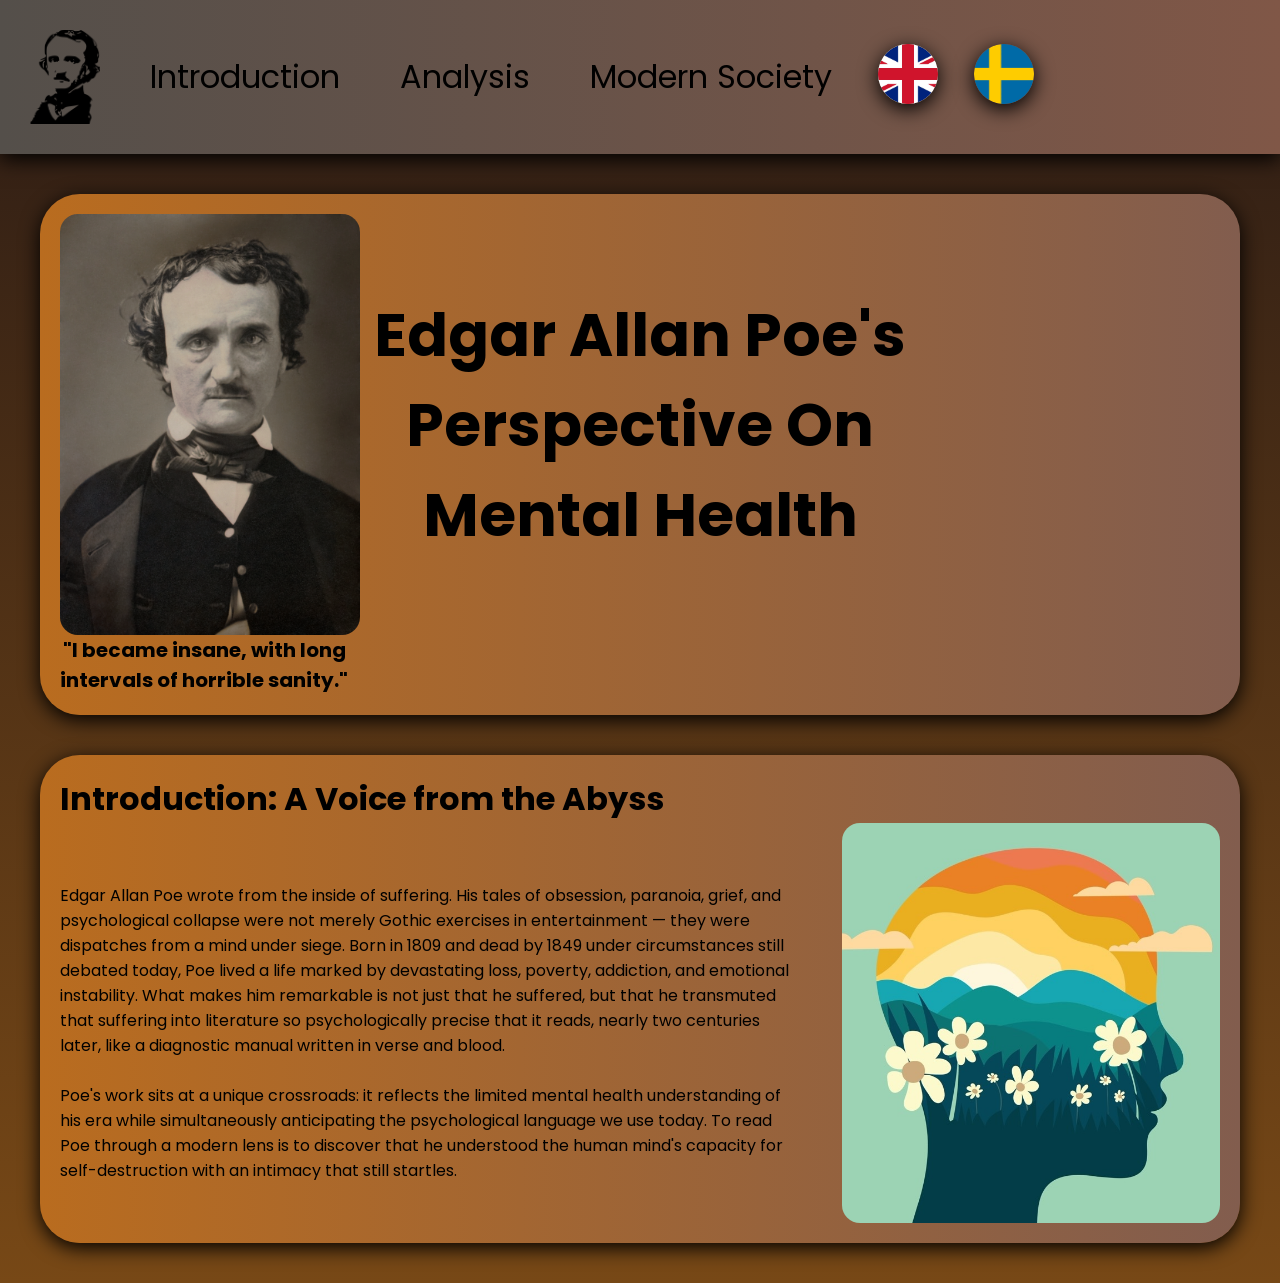
==== index.html @ 7900ced3 "Added Text To Intro Section And Made Intro Image Sit Inline With Text" ====
<!doctype html>
<html lang="en">
  <head>
    <meta charset="UTF-8" />
    <title>Edgar Allan Poe's Perspective on Mental Health</title>
    <meta name="viewport" content="width=device-width, initial-scale=1.0" />
    <link rel="stylesheet" href="style.css" />
  </head>
  <body>
    <div id="menubar">
      <nav>
        <img id="logo" src="images/logo.png" alt="Edgar Allan Poe Logo" />
        <ul>
          <li data-i18n="nav.introduction">Introduction</li>
          <li data-i18n="nav.analysis">Analysis</li>
          <li data-i18n="nav.modern-society">Modern Society</li>
        </ul>
        <div class="language-switcher">
          <button class="language-button" onclick="changeLanguage('en')">
            <img class="flag" src="images/EnglishFlag.jpg" alt="English Flag" />
          </button>
          <button class="language-button" onclick="changeLanguage('se')">
            <img class="flag" src="images/SwedishFlag.png" alt="Swedish Flag" />
          </button>
        </div>
      </nav>
    </div>
    <div class="section" id="hero_section">
      <img id="hero_image" src="images/HeroProfile.jpg" alt="Edgar Allan Poe" />
      <h1 id="hero_title">
        Edgar Allan Poe's <br />
        Perspective On <br />
        Mental Health
      </h1>
      <h1 id="hero_qoute">
        "I became insane, with long <br />
        intervals of horrible sanity."
      </h1>
    </div>
    <div class="section" id="content_section">
      <h1>Introduction: A Voice from the Abyss</h1>
      <div id="introduction_content">
        <p id="introduction_text">
          Edgar Allan Poe wrote from the inside of suffering. His tales of
          obsession, paranoia, grief, and psychological collapse were not merely
          Gothic exercises in entertainment — they were dispatches from a mind
          under siege. Born in 1809 and dead by 1849 under circumstances still
          debated today, Poe lived a life marked by devastating loss, poverty,
          addiction, and emotional instability. What makes him remarkable is not
          just that he suffered, but that he transmuted that suffering into
          literature so psychologically precise that it reads, nearly two
          centuries later, like a diagnostic manual written in verse and blood.
          <br />
          <br />

          Poe's work sits at a unique crossroads: it reflects the limited mental
          health understanding of his era while simultaneously anticipating the
          psychological language we use today. To read Poe through a modern lens
          is to discover that he understood the human mind's capacity for
          self-destruction with an intimacy that still startles.
        </p>
        <img
          id="introduction_image"
          src="images/IntroductionImage.png"
          alt="Introduction Image"
        />
      </div>
    </div>
    <script src="script.js"></script>
  </body>
</html>
---- style.css ----
@import url("https://fonts.googleapis.com/css2?family=Poppins:wght@200;300;400;500&display=swap");
* {
  margin: 0;
  padding: 0;
  box-sizing: border-box;
  font-family: "Poppins", sans-serif;
}
body {
  background: linear-gradient(to bottom, #2c1c15, #774816);
}

.container {
  width: 100%;
  height: 100vh;
  background: #2192ff;
  display: flex;
  align-items: center;
  justify-content: center;
}
nav {
  background: linear-gradient(to right, #544f4a, #805747);
  border-radius: 0px;
  padding: 30px;
  box-shadow: 0 5px 20px rgb(0, 0, 0);
  display: flex;
  align-items: center;
  transition: background 0.9s ease;
}

nav:hover {
  background: linear-gradient(to right, #6d655d, #aa6d55);
}

nav ul li:hover {
  scale: 1.05;
  transition: scale 0.3s ease;
}
nav ul {
  display: flex;
  align-items: center;
  margin: 0;
  padding: 0;
}
nav ul li {
  list-style: none;
  font-size: 2rem;
  padding: 0 10px;
  margin: 0 20px;
  cursor: pointer;
  position: relative;
}
nav ul li:after {
  content: "";
  width: 0;
  height: 3px;
  background: #300b09;
  position: absolute;
  left: 0;
  bottom: -10px;
  transition: 0.5s;
}
nav ul li:hover::after {
  width: 100%;
}

.language-switcher {
  display: inline-block;
  gap: 0.5rem;
}

.language-switcher button {
  padding: 0.5rem 1rem;
  border: none;
  background: transparent;
  cursor: pointer;
  border-radius: 4px;
}

.language-switcher button:hover {
  background: transparent;
}

#hero_title {
  padding-left: 10px;
  display: inline-block;
  font-size: 60px;
  color: #000000;
  text-align: center;
  vertical-align: middle;
  margin-right: 20px;
  overflow-wrap: break-word;
  word-wrap: break-word;
}

#hero_image {
  display: inline-block;
  vertical-align: middle;
  margin: 0 auto;
  width: 300px;
  height: auto;
  border-radius: 18px;
}

#introduction_image {
  display: block;
  margin: 0 auto;
  width: 300px;
  margin-right: 0;
  height: auto;
  border-radius: 18px;
}

#hero_qoute {
  display: flex;
  font-size: 20px;
  color: #000000;
  text-align: center;
  vertical-align: middle;
}

.section {
  margin: 40px;
  border-radius: 40px;
  min-width: 1000px;
  background: linear-gradient(to right, #b96c1f, #825d4e);
  padding: 20px;
  box-shadow: #000000 0px 5px 20px;
}

#logo {
  width: 70px;
  height: auto;
  margin-right: 20px;
}

.flag {
  width: 60px;
  height: auto;
  border-radius: 30px;
  box-shadow: #000000 0px 5px 20px;
}

.flag:hover {
  transform: scale(1.1);
  transition: transform 0.3s ease;
}

#introduction_text {
  margin-top: 20px;
  display: flex;
  flex-direction: row;
  align-items: center;
  justify-content: space-between;
  gap: 20px;
  flex-wrap: nowrap;
}

#introduction_text p {
  flex: 1;
  margin: 0;
}

#introduction_image {
  width: auto;
  height: 400px;
  border-radius: 18px;
  margin-left: 20px;
  flex-shrink: 0;
}

#introduction_content {
  display: flex;
  flex-direction: row;
  align-items: center;
  justify-content: space-between;
  gap: 20px;
  flex-wrap: nowrap;
}
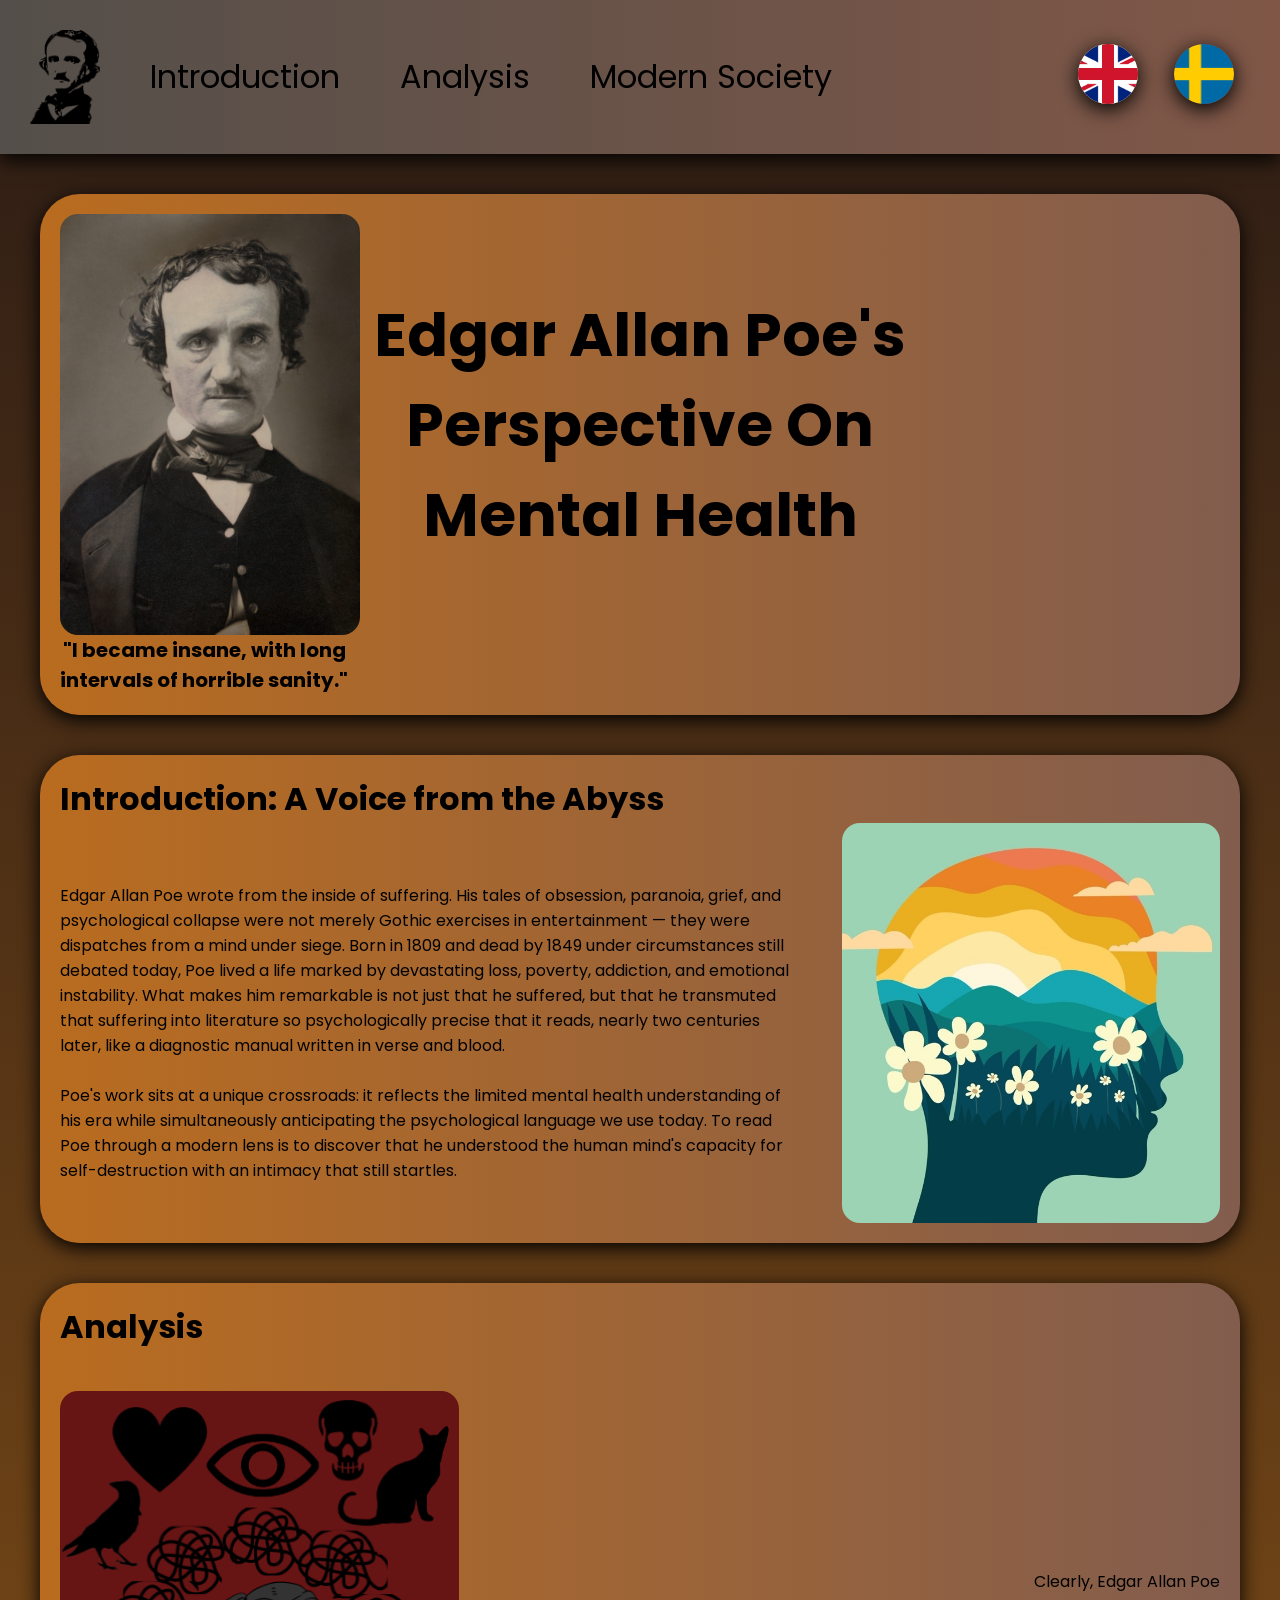
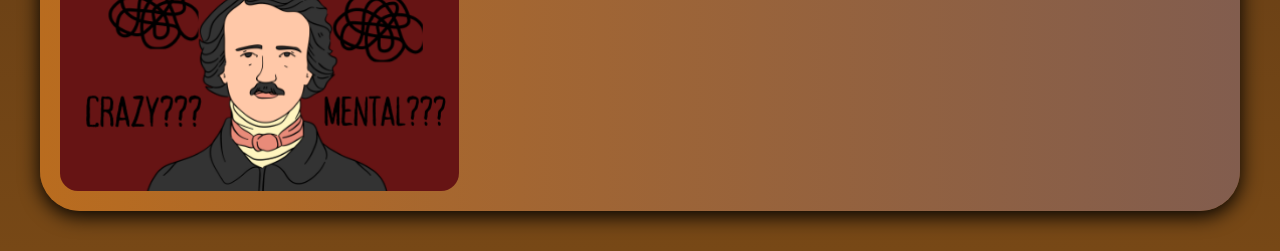
==== commit a2a045dc: "Added Analysis Section" ====
--- a/index.html
+++ b/index.html
@@ -37,9 +37,9 @@
         intervals of horrible sanity."
       </h1>
     </div>
-    <div class="section" id="content_section">
+    <div class="section">
       <h1>Introduction: A Voice from the Abyss</h1>
-      <div id="introduction_content">
+      <div class="inline_wrapper">
         <p id="introduction_text">
           Edgar Allan Poe wrote from the inside of suffering. His tales of
           obsession, paranoia, grief, and psychological collapse were not merely
@@ -66,6 +66,17 @@
         />
       </div>
     </div>
+    <div class="section">
+      <h1>Analysis</h1>
+      <div class="inline_wrapper">
+        <img
+          id="analysis_image_1"
+          src="images/Screenedgars_mental_health.png"
+          alt="Edgar Allan Poe Questioning His Mental Health"
+        />
+        <p>Clearly, Edgar Allan Poe</p>
+      </div>
+    </div>
     <script src="script.js"></script>
   </body>
 </html>
--- a/style.css
+++ b/style.css
@@ -66,6 +66,7 @@
 .language-switcher {
   display: inline-block;
   gap: 0.5rem;
+  margin-left: auto;
 }
 
 .language-switcher button {
@@ -145,16 +146,6 @@
   transition: transform 0.3s ease;
 }
 
-#introduction_text {
-  margin-top: 20px;
-  display: flex;
-  flex-direction: row;
-  align-items: center;
-  justify-content: space-between;
-  gap: 20px;
-  flex-wrap: nowrap;
-}
-
 #introduction_text p {
   flex: 1;
   margin: 0;
@@ -168,7 +159,7 @@
   flex-shrink: 0;
 }
 
-#introduction_content {
+.inline_wrapper {
   display: flex;
   flex-direction: row;
   align-items: center;
@@ -176,3 +167,22 @@
   gap: 20px;
   flex-wrap: nowrap;
 }
+
+p {
+  margin-top: 20px;
+  display: flex;
+  flex-direction: row;
+  align-items: center;
+  justify-content: space-between;
+  gap: 20px;
+  flex-wrap: nowrap;
+}
+
+#analysis_image_1 {
+  margin-top: 40px;
+  width: auto;
+  height: 400px;
+  border-radius: 18px;
+  margin-right: 20px;
+  flex-shrink: 0;
+}
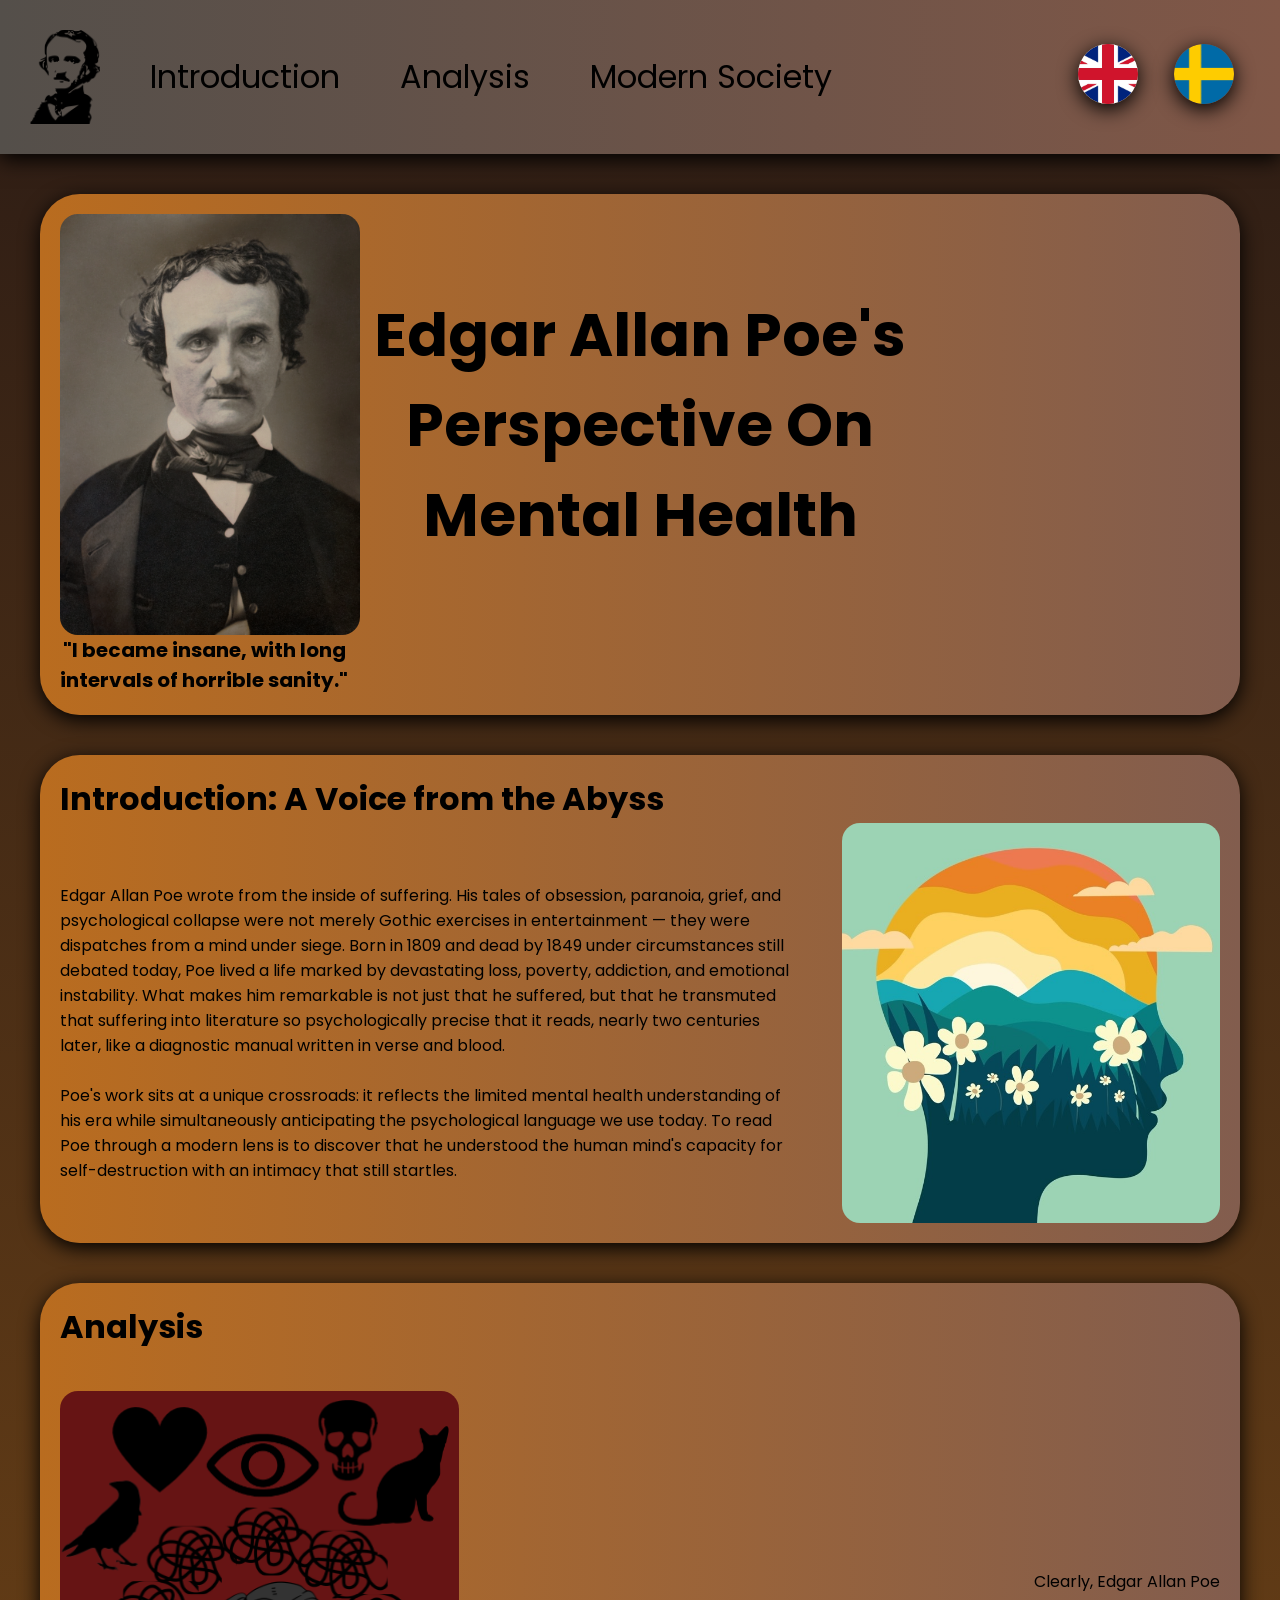
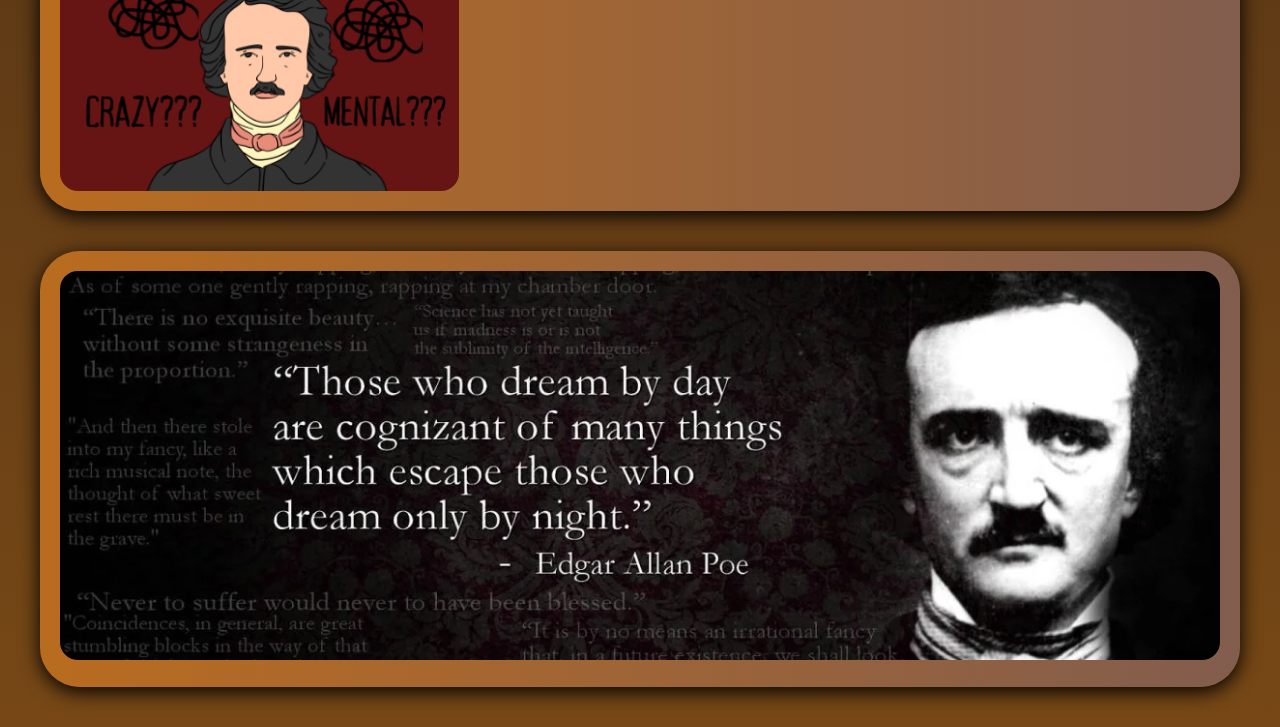
==== commit 03bba99e: "Added Edgar Qoute 1" ====
--- a/index.html
+++ b/index.html
@@ -71,12 +71,19 @@
       <div class="inline_wrapper">
         <img
           id="analysis_image_1"
-          src="images/Screenedgars_mental_health.png"
+          src="images/EdgarsMentalHealth.png"
           alt="Edgar Allan Poe Questioning His Mental Health"
         />
         <p>Clearly, Edgar Allan Poe</p>
       </div>
     </div>
+    <div class="section">
+      <img
+        class="qoute_immage"
+        src="images/EdgarQouteImage1.png"
+        alt="Those who deam by daylight ar cognizant of many things wich escape those who dream only by nigh. - Edgar Allan Poe"
+      />
+    </div>
     <script src="script.js"></script>
   </body>
 </html>
--- a/style.css
+++ b/style.css
@@ -186,3 +186,10 @@
   margin-right: 20px;
   flex-shrink: 0;
 }
+
+.qoute_immage {
+  width: 100%;
+  height: auto;
+  border-radius: 18px;
+  flex-shrink: 0;
+}
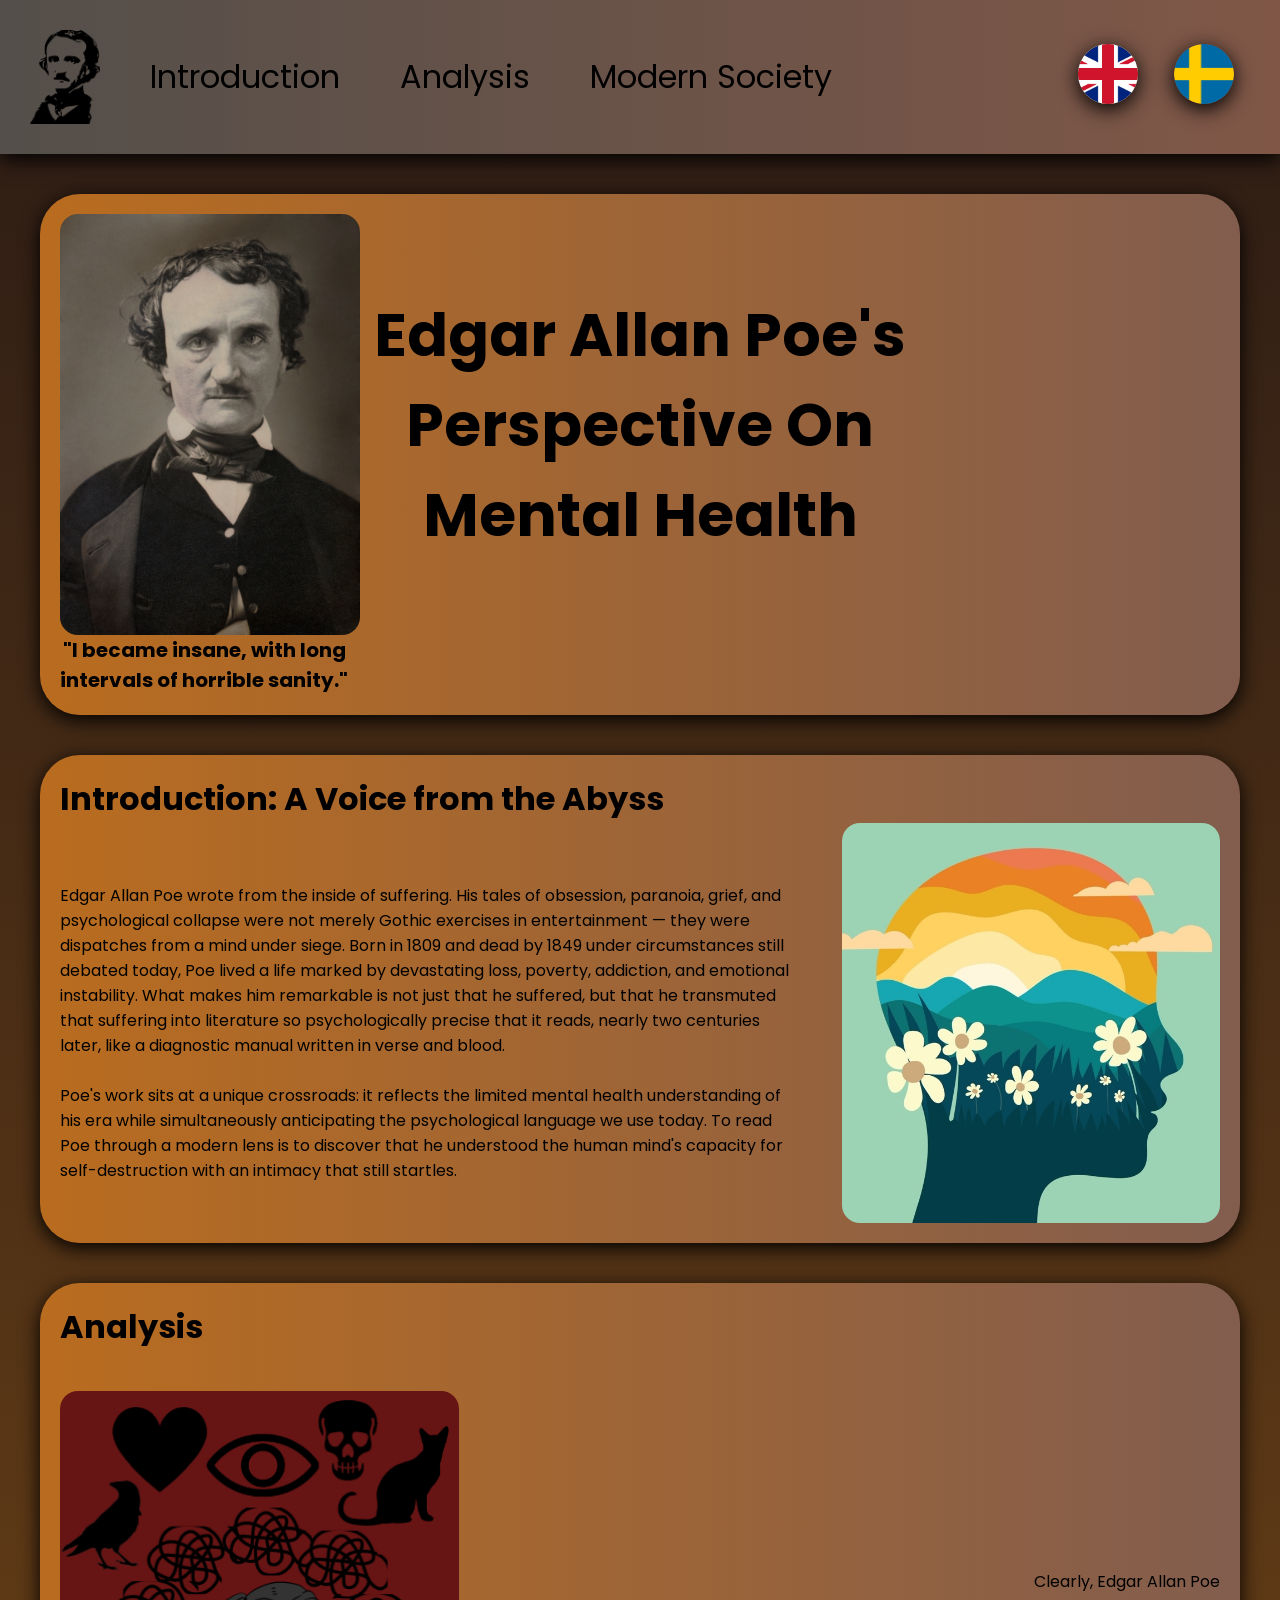
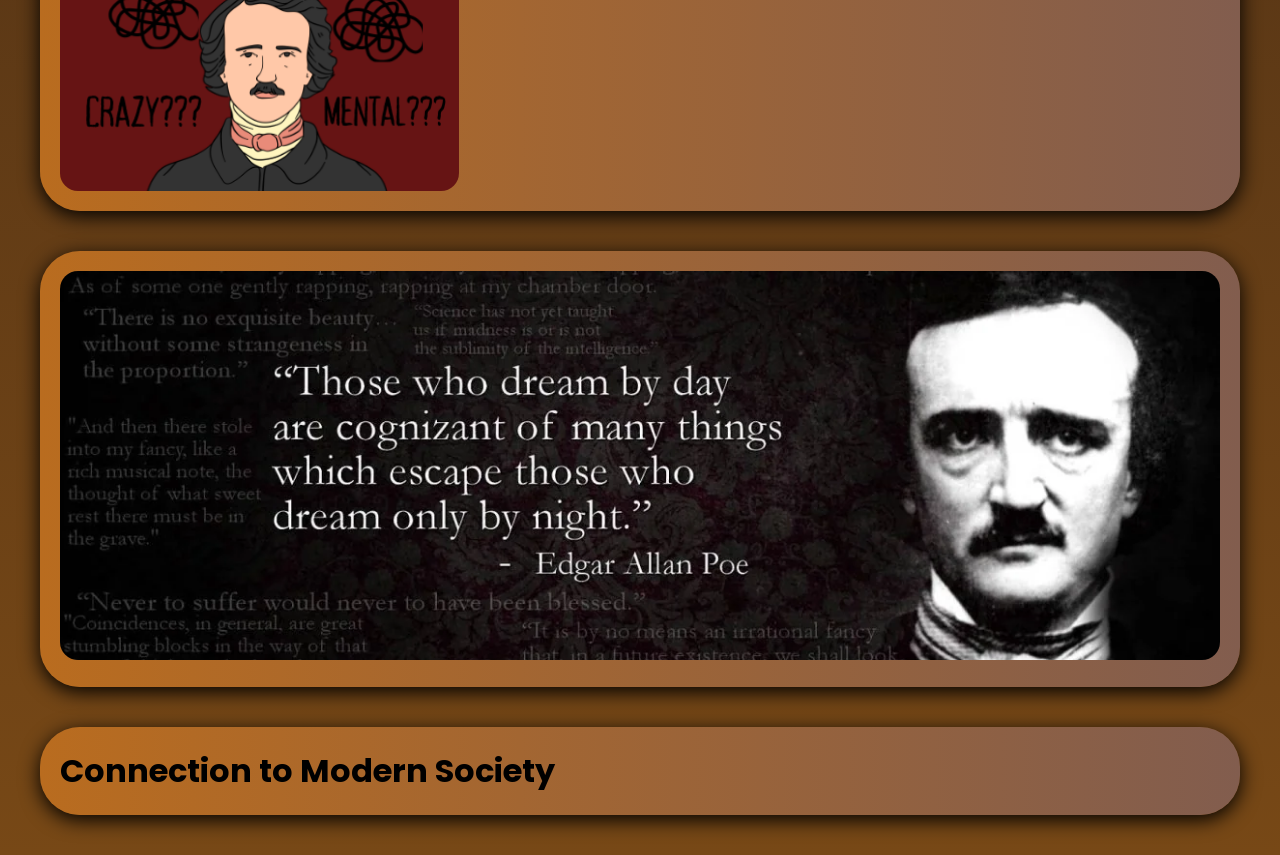
==== commit 3968c43a: "Favicon & Modern Society Section" ====
--- a/index.html
+++ b/index.html
@@ -5,15 +5,24 @@
     <title>Edgar Allan Poe's Perspective on Mental Health</title>
     <meta name="viewport" content="width=device-width, initial-scale=1.0" />
     <link rel="stylesheet" href="style.css" />
+    <link rel="icon" href="images/logo.png" />
   </head>
   <body>
     <div id="menubar">
       <nav>
         <img id="logo" src="images/logo.png" alt="Edgar Allan Poe Logo" />
         <ul>
-          <li data-i18n="nav.introduction">Introduction</li>
-          <li data-i18n="nav.analysis">Analysis</li>
-          <li data-i18n="nav.modern-society">Modern Society</li>
+          <li>
+            <a href="#intro_title" data-i18n="nav.introduction">Introduction</a>
+          </li>
+          <li>
+            <a href="#analysis_title" data-i18n="nav.analysis">Analysis</a>
+          </li>
+          <li>
+            <a href="#modern_title" data-i18n="nav.modern-society"
+              >Modern Society</a
+            >
+          </li>
         </ul>
         <div class="language-switcher">
           <button class="language-button" onclick="changeLanguage('en')">
@@ -38,7 +47,7 @@
       </h1>
     </div>
     <div class="section">
-      <h1>Introduction: A Voice from the Abyss</h1>
+      <h1 id="intro_title">Introduction: A Voice from the Abyss</h1>
       <div class="inline_wrapper">
         <p id="introduction_text">
           Edgar Allan Poe wrote from the inside of suffering. His tales of
@@ -67,7 +76,7 @@
       </div>
     </div>
     <div class="section">
-      <h1>Analysis</h1>
+      <h1 id="analysis_title">Analysis</h1>
       <div class="inline_wrapper">
         <img
           id="analysis_image_1"
@@ -84,6 +93,12 @@
         alt="Those who deam by daylight ar cognizant of many things wich escape those who dream only by nigh. - Edgar Allan Poe"
       />
     </div>
+    <div class="section">
+      <h1 id="modern_title">Connection to Modern Society</h1>
+      <div class="inline_wrapper">
+        <img />
+      </div>
+    </div>
     <script src="script.js"></script>
   </body>
 </html>
--- a/style.css
+++ b/style.css
@@ -193,3 +193,12 @@
   border-radius: 18px;
   flex-shrink: 0;
 }
+
+html {
+  scroll-behavior: smooth;
+}
+
+nav ul li a {
+  text-decoration: none;
+  color: inherit;
+}
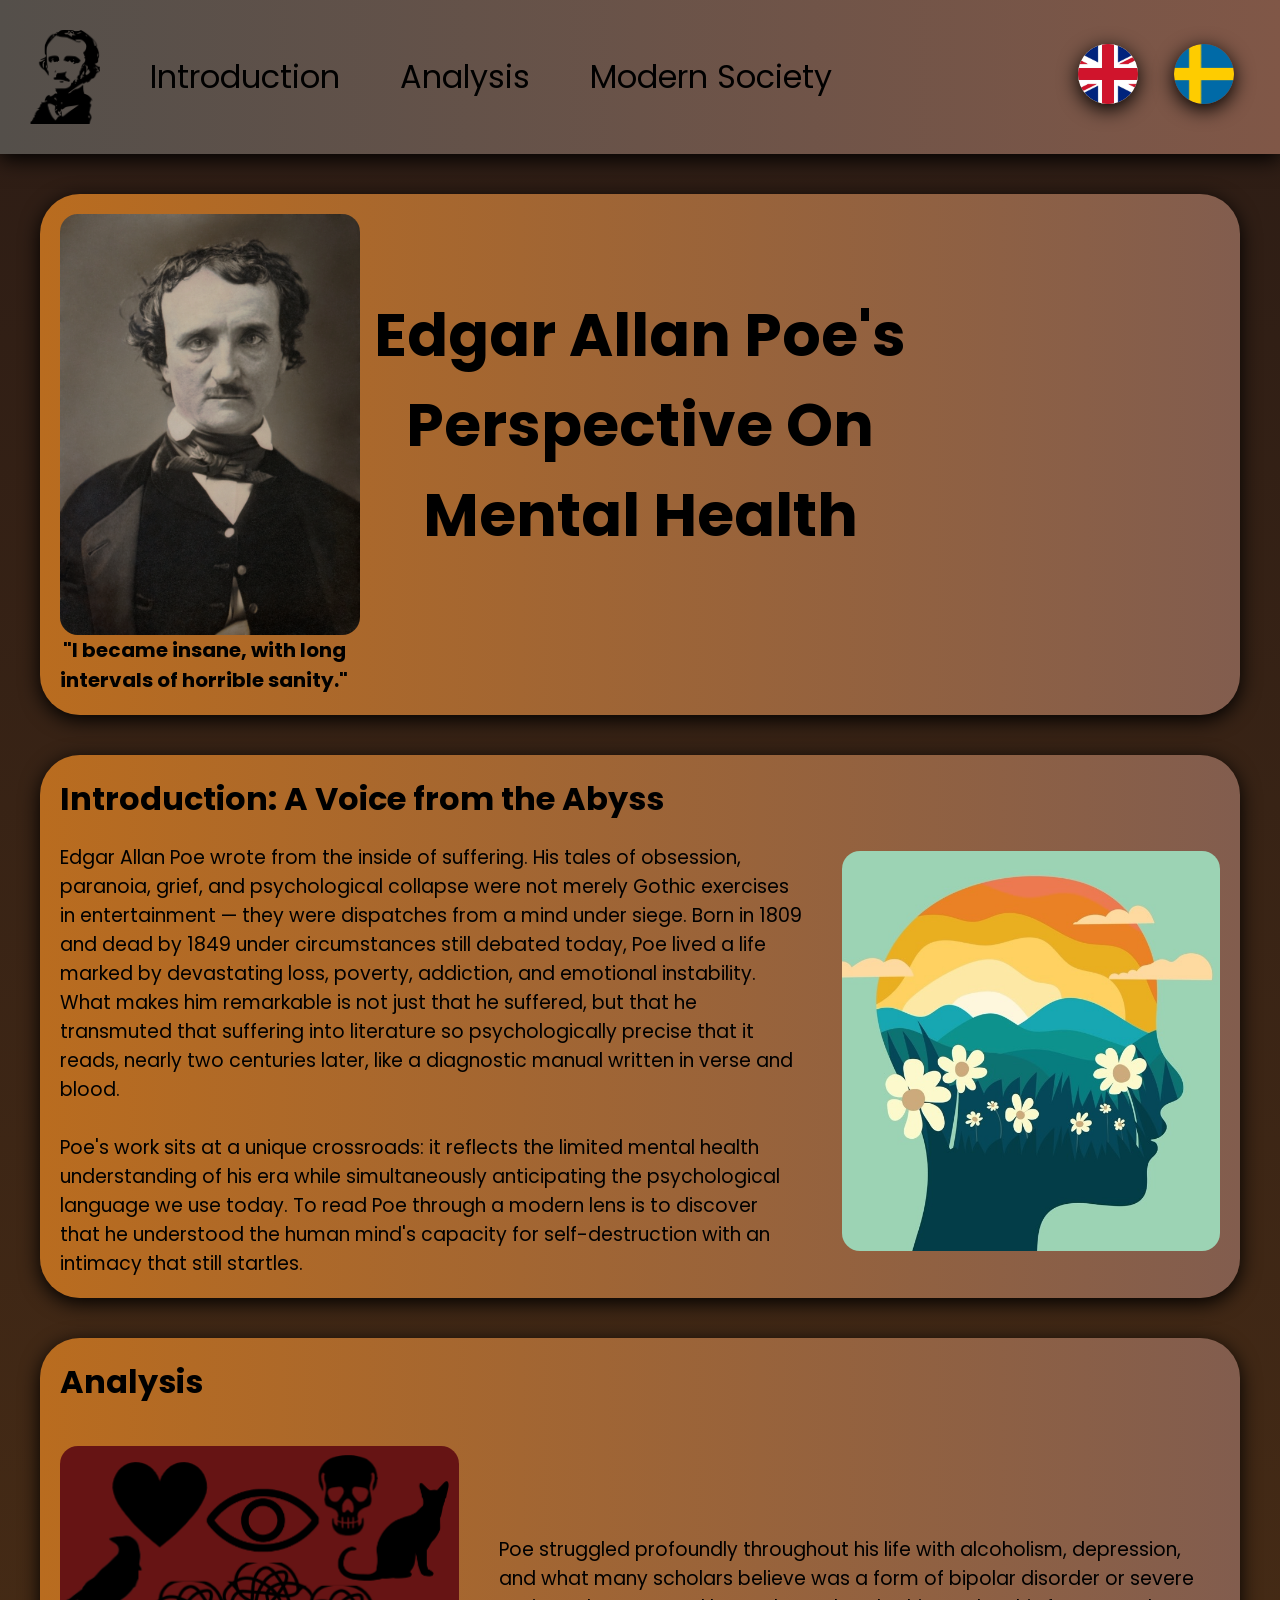
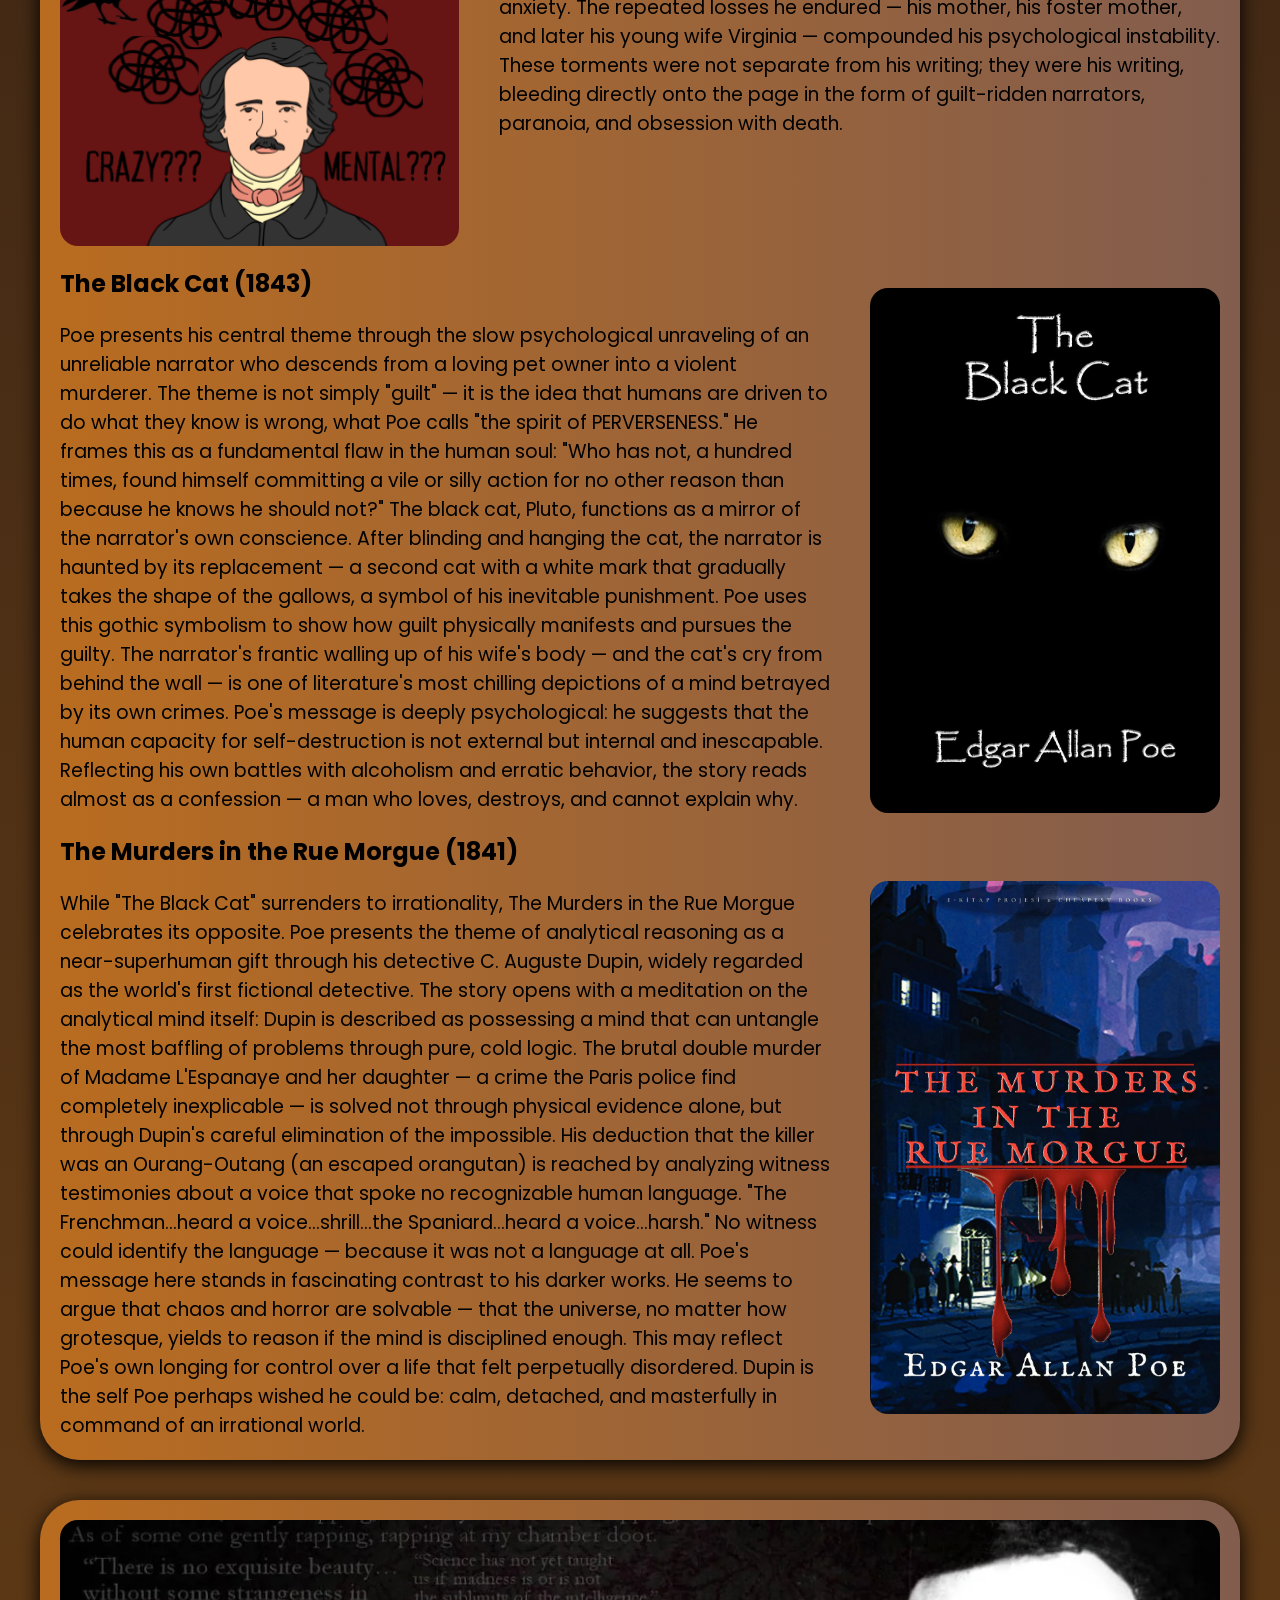
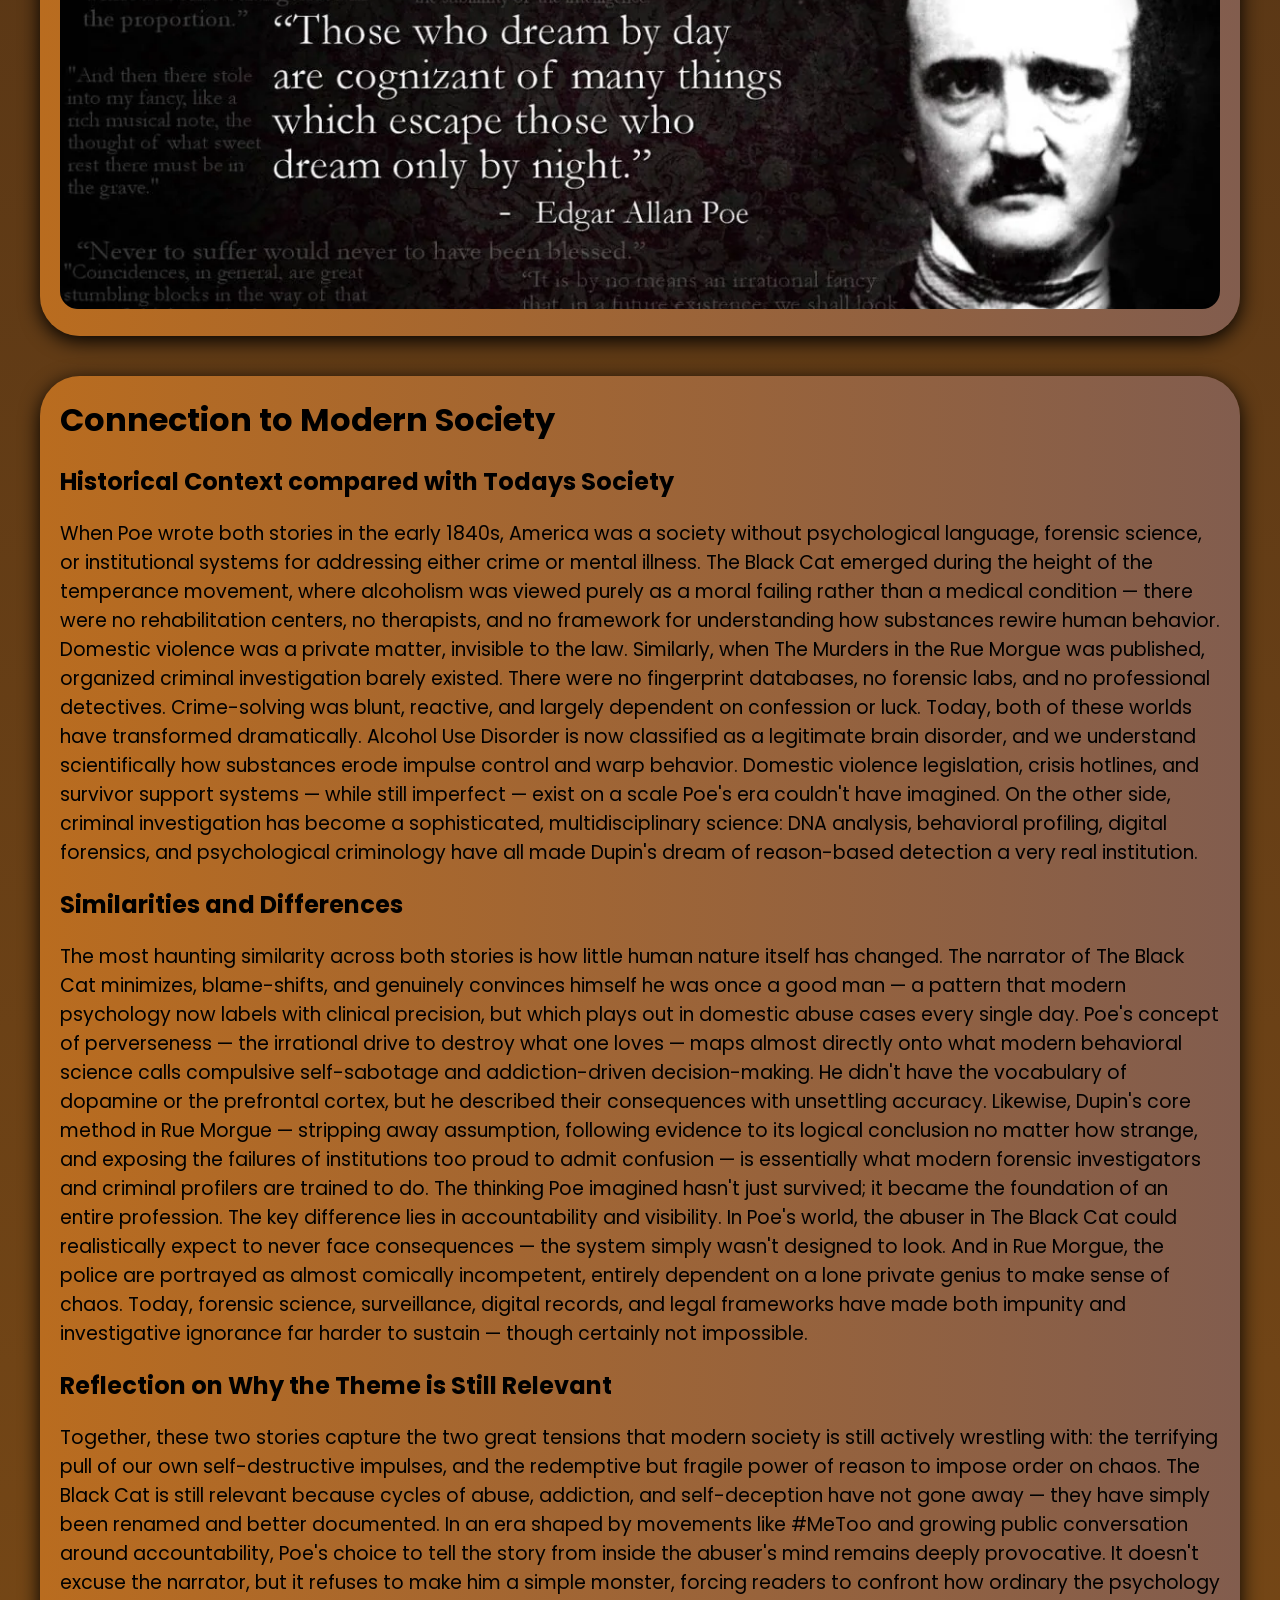
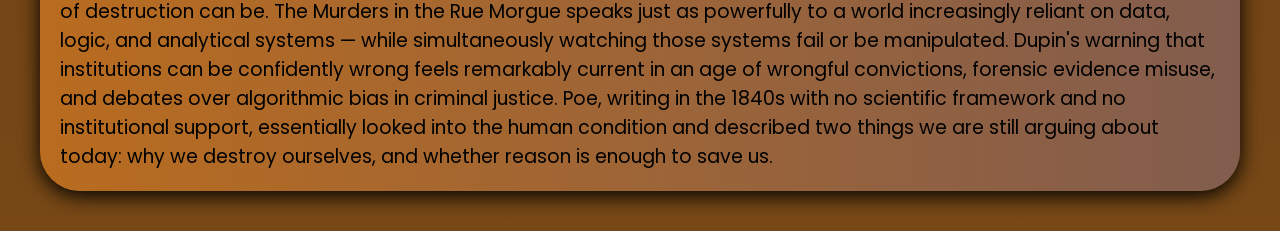
==== commit 01883705: "Added Analysis for books AND Connection to Modern Society" ====
--- a/index.html
+++ b/index.html
@@ -83,7 +83,84 @@
           src="images/EdgarsMentalHealth.png"
           alt="Edgar Allan Poe Questioning His Mental Health"
         />
-        <p>Clearly, Edgar Allan Poe</p>
+        <p>
+          Poe struggled profoundly throughout his life with alcoholism,
+          depression, and what many scholars believe was a form of bipolar
+          disorder or severe anxiety. The repeated losses he endured — his
+          mother, his foster mother, and later his young wife Virginia —
+          compounded his psychological instability. These torments were not
+          separate from his writing; they were his writing, bleeding directly
+          onto the page in the form of guilt-ridden narrators, paranoia, and
+          obsession with death.
+        </p>
+      </div>
+
+      <div class="inline_wrapper">
+        <div>
+          <h2 class="subtitle">The Black Cat (1843)</h2>
+          <p>
+            Poe presents his central theme through the slow psychological
+            unraveling of an unreliable narrator who descends from a loving pet
+            owner into a violent murderer. The theme is not simply "guilt" — it
+            is the idea that humans are driven to do what they know is wrong,
+            what Poe calls "the spirit of PERVERSENESS." He frames this as a
+            fundamental flaw in the human soul: "Who has not, a hundred times,
+            found himself committing a vile or silly action for no other reason
+            than because he knows he should not?" The black cat, Pluto,
+            functions as a mirror of the narrator's own conscience. After
+            blinding and hanging the cat, the narrator is haunted by its
+            replacement — a second cat with a white mark that gradually takes
+            the shape of the gallows, a symbol of his inevitable punishment. Poe
+            uses this gothic symbolism to show how guilt physically manifests
+            and pursues the guilty. The narrator's frantic walling up of his
+            wife's body — and the cat's cry from behind the wall — is one of
+            literature's most chilling depictions of a mind betrayed by its own
+            crimes. Poe's message is deeply psychological: he suggests that the
+            human capacity for self-destruction is not external but internal and
+            inescapable. Reflecting his own battles with alcoholism and erratic
+            behavior, the story reads almost as a confession — a man who loves,
+            destroys, and cannot explain why.
+          </p>
+        </div>
+        <img
+          src="images/TheBlackCat.jpg"
+          alt="The Black Cat Book Cover"
+          class="book_cover"
+        />
+      </div>
+      <div class="inline_wrapper">
+        <div>
+          <h2 class="subtitle">The Murders in the Rue Morgue (1841)</h2>
+          <p>
+            While "The Black Cat" surrenders to irrationality, The Murders in
+            the Rue Morgue celebrates its opposite. Poe presents the theme of
+            analytical reasoning as a near-superhuman gift through his detective
+            C. Auguste Dupin, widely regarded as the world's first fictional
+            detective. The story opens with a meditation on the analytical mind
+            itself: Dupin is described as possessing a mind that can untangle
+            the most baffling of problems through pure, cold logic. The brutal
+            double murder of Madame L'Espanaye and her daughter — a crime the
+            Paris police find completely inexplicable — is solved not through
+            physical evidence alone, but through Dupin's careful elimination of
+            the impossible. His deduction that the killer was an Ourang-Outang
+            (an escaped orangutan) is reached by analyzing witness testimonies
+            about a voice that spoke no recognizable human language. "The
+            Frenchman...heard a voice...shrill...the Spaniard...heard a
+            voice...harsh." No witness could identify the language — because it
+            was not a language at all. Poe's message here stands in fascinating
+            contrast to his darker works. He seems to argue that chaos and
+            horror are solvable — that the universe, no matter how grotesque,
+            yields to reason if the mind is disciplined enough. This may reflect
+            Poe's own longing for control over a life that felt perpetually
+            disordered. Dupin is the self Poe perhaps wished he could be: calm,
+            detached, and masterfully in command of an irrational world.
+          </p>
+        </div>
+        <img
+          src="images/RueMorgue.jpg.webp"
+          alt="The Black Cat Book Cover"
+          class="book_cover"
+        />
       </div>
     </div>
     <div class="section">
@@ -95,9 +172,81 @@
     </div>
     <div class="section">
       <h1 id="modern_title">Connection to Modern Society</h1>
-      <div class="inline_wrapper">
-        <img />
-      </div>
+      <h2>Historical Context compared with Todays Society</h2>
+      <p>
+        When Poe wrote both stories in the early 1840s, America was a society
+        without psychological language, forensic science, or institutional
+        systems for addressing either crime or mental illness. The Black Cat
+        emerged during the height of the temperance movement, where alcoholism
+        was viewed purely as a moral failing rather than a medical condition —
+        there were no rehabilitation centers, no therapists, and no framework
+        for understanding how substances rewire human behavior. Domestic
+        violence was a private matter, invisible to the law. Similarly, when The
+        Murders in the Rue Morgue was published, organized criminal
+        investigation barely existed. There were no fingerprint databases, no
+        forensic labs, and no professional detectives. Crime-solving was blunt,
+        reactive, and largely dependent on confession or luck. Today, both of
+        these worlds have transformed dramatically. Alcohol Use Disorder is now
+        classified as a legitimate brain disorder, and we understand
+        scientifically how substances erode impulse control and warp behavior.
+        Domestic violence legislation, crisis hotlines, and survivor support
+        systems — while still imperfect — exist on a scale Poe's era couldn't
+        have imagined. On the other side, criminal investigation has become a
+        sophisticated, multidisciplinary science: DNA analysis, behavioral
+        profiling, digital forensics, and psychological criminology have all
+        made Dupin's dream of reason-based detection a very real institution.
+      </p>
+      <h2>Similarities and Differences</h2>
+      <p>
+        The most haunting similarity across both stories is how little human
+        nature itself has changed. The narrator of The Black Cat minimizes,
+        blame-shifts, and genuinely convinces himself he was once a good man — a
+        pattern that modern psychology now labels with clinical precision, but
+        which plays out in domestic abuse cases every single day. Poe's concept
+        of perverseness — the irrational drive to destroy what one loves — maps
+        almost directly onto what modern behavioral science calls compulsive
+        self-sabotage and addiction-driven decision-making. He didn't have the
+        vocabulary of dopamine or the prefrontal cortex, but he described their
+        consequences with unsettling accuracy. Likewise, Dupin's core method in
+        Rue Morgue — stripping away assumption, following evidence to its
+        logical conclusion no matter how strange, and exposing the failures of
+        institutions too proud to admit confusion — is essentially what modern
+        forensic investigators and criminal profilers are trained to do. The
+        thinking Poe imagined hasn't just survived; it became the foundation of
+        an entire profession. The key difference lies in accountability and
+        visibility. In Poe's world, the abuser in The Black Cat could
+        realistically expect to never face consequences — the system simply
+        wasn't designed to look. And in Rue Morgue, the police are portrayed as
+        almost comically incompetent, entirely dependent on a lone private
+        genius to make sense of chaos. Today, forensic science, surveillance,
+        digital records, and legal frameworks have made both impunity and
+        investigative ignorance far harder to sustain — though certainly not
+        impossible.
+      </p>
+      <h2>Reflection on Why the Theme is Still Relevant</h2>
+      <p>
+        Together, these two stories capture the two great tensions that modern
+        society is still actively wrestling with: the terrifying pull of our own
+        self-destructive impulses, and the redemptive but fragile power of
+        reason to impose order on chaos. The Black Cat is still relevant because
+        cycles of abuse, addiction, and self-deception have not gone away — they
+        have simply been renamed and better documented. In an era shaped by
+        movements like #MeToo and growing public conversation around
+        accountability, Poe's choice to tell the story from inside the abuser's
+        mind remains deeply provocative. It doesn't excuse the narrator, but it
+        refuses to make him a simple monster, forcing readers to confront how
+        ordinary the psychology of destruction can be. The Murders in the Rue
+        Morgue speaks just as powerfully to a world increasingly reliant on
+        data, logic, and analytical systems — while simultaneously watching
+        those systems fail or be manipulated. Dupin's warning that institutions
+        can be confidently wrong feels remarkably current in an age of wrongful
+        convictions, forensic evidence misuse, and debates over algorithmic bias
+        in criminal justice. Poe, writing in the 1840s with no scientific
+        framework and no institutional support, essentially looked into the
+        human condition and described two things we are still arguing about
+        today: why we destroy ourselves, and whether reason is enough to save
+        us.
+      </p>
     </div>
     <script src="script.js"></script>
   </body>
--- a/style.css
+++ b/style.css
@@ -176,6 +176,7 @@
   justify-content: space-between;
   gap: 20px;
   flex-wrap: nowrap;
+  font-size: 19px;
 }
 
 #analysis_image_1 {
@@ -202,3 +203,16 @@
   text-decoration: none;
   color: inherit;
 }
+
+.book_cover {
+  margin-top: 40px;
+  width: 350px;
+  height: auto;
+  border-radius: 18px;
+  margin-left: 20px;
+  flex-shrink: 0;
+}
+
+h2 {
+  margin-top: 20px;
+}
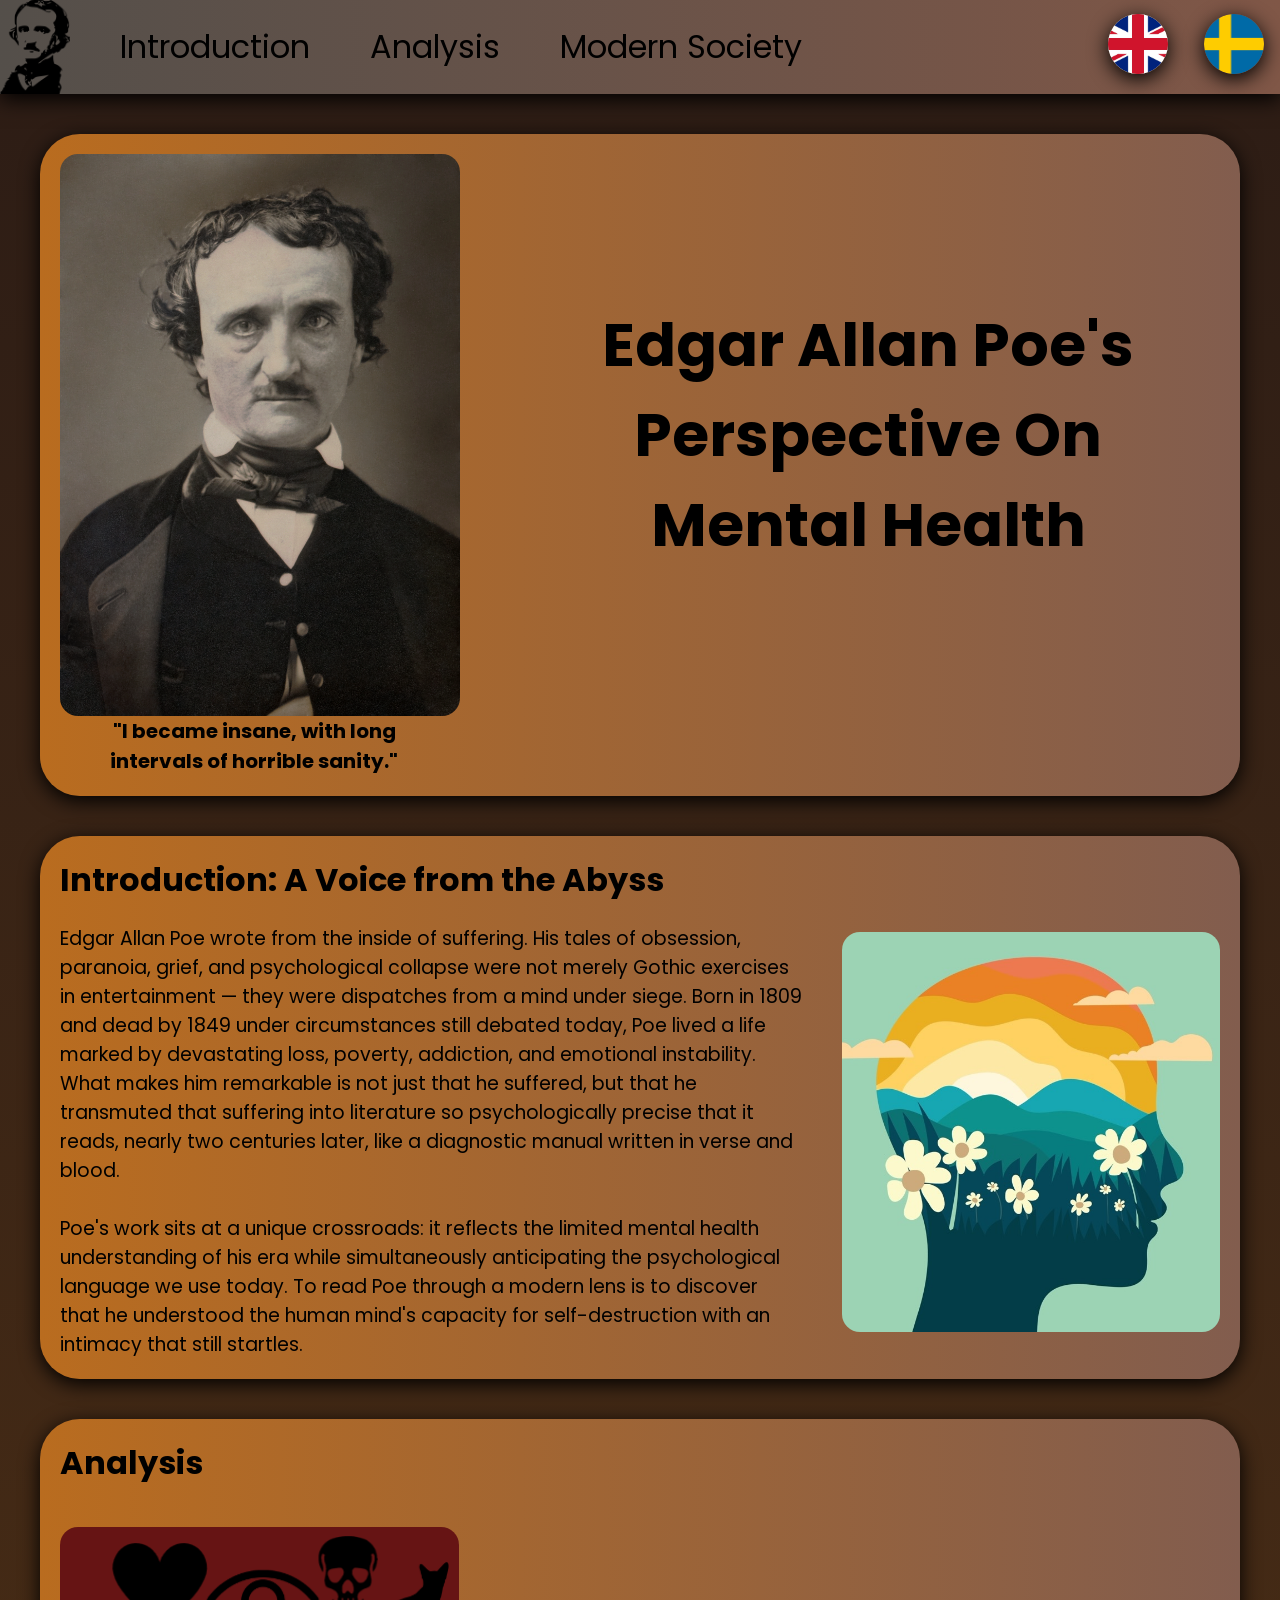
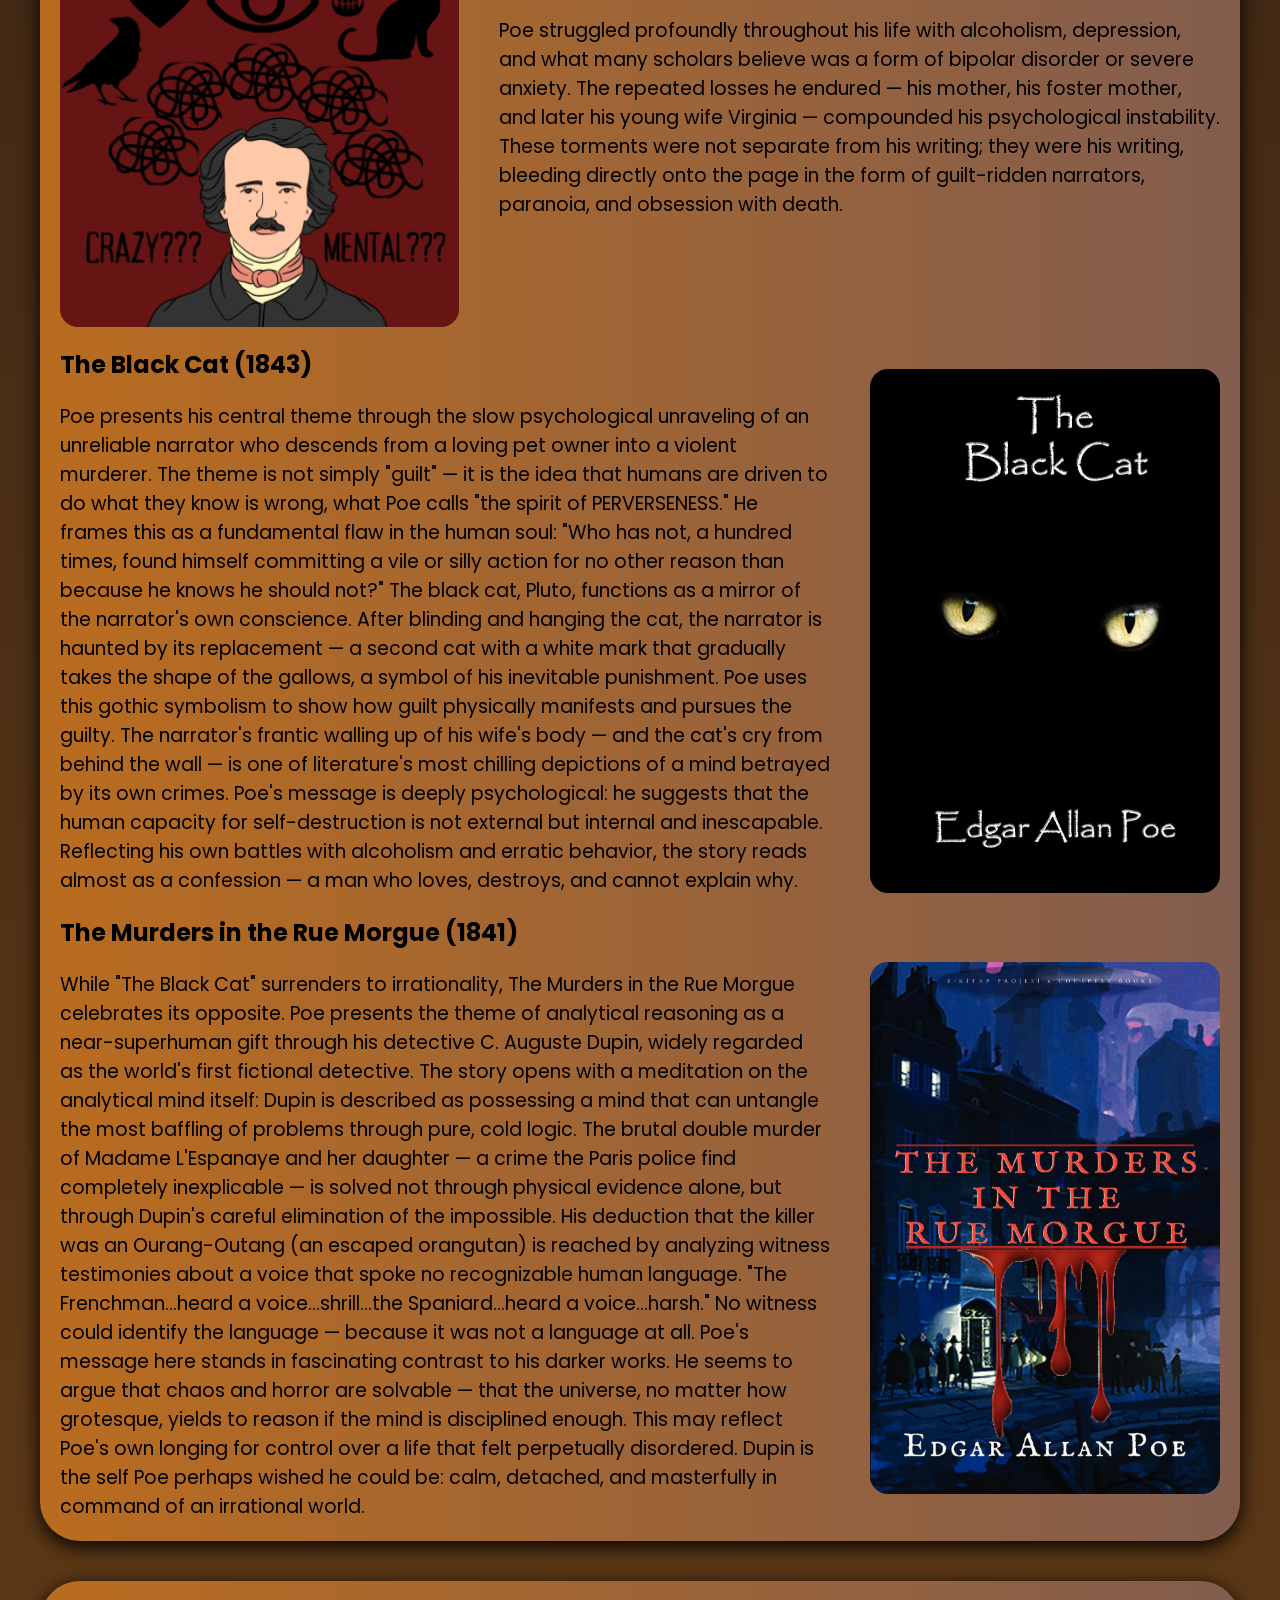
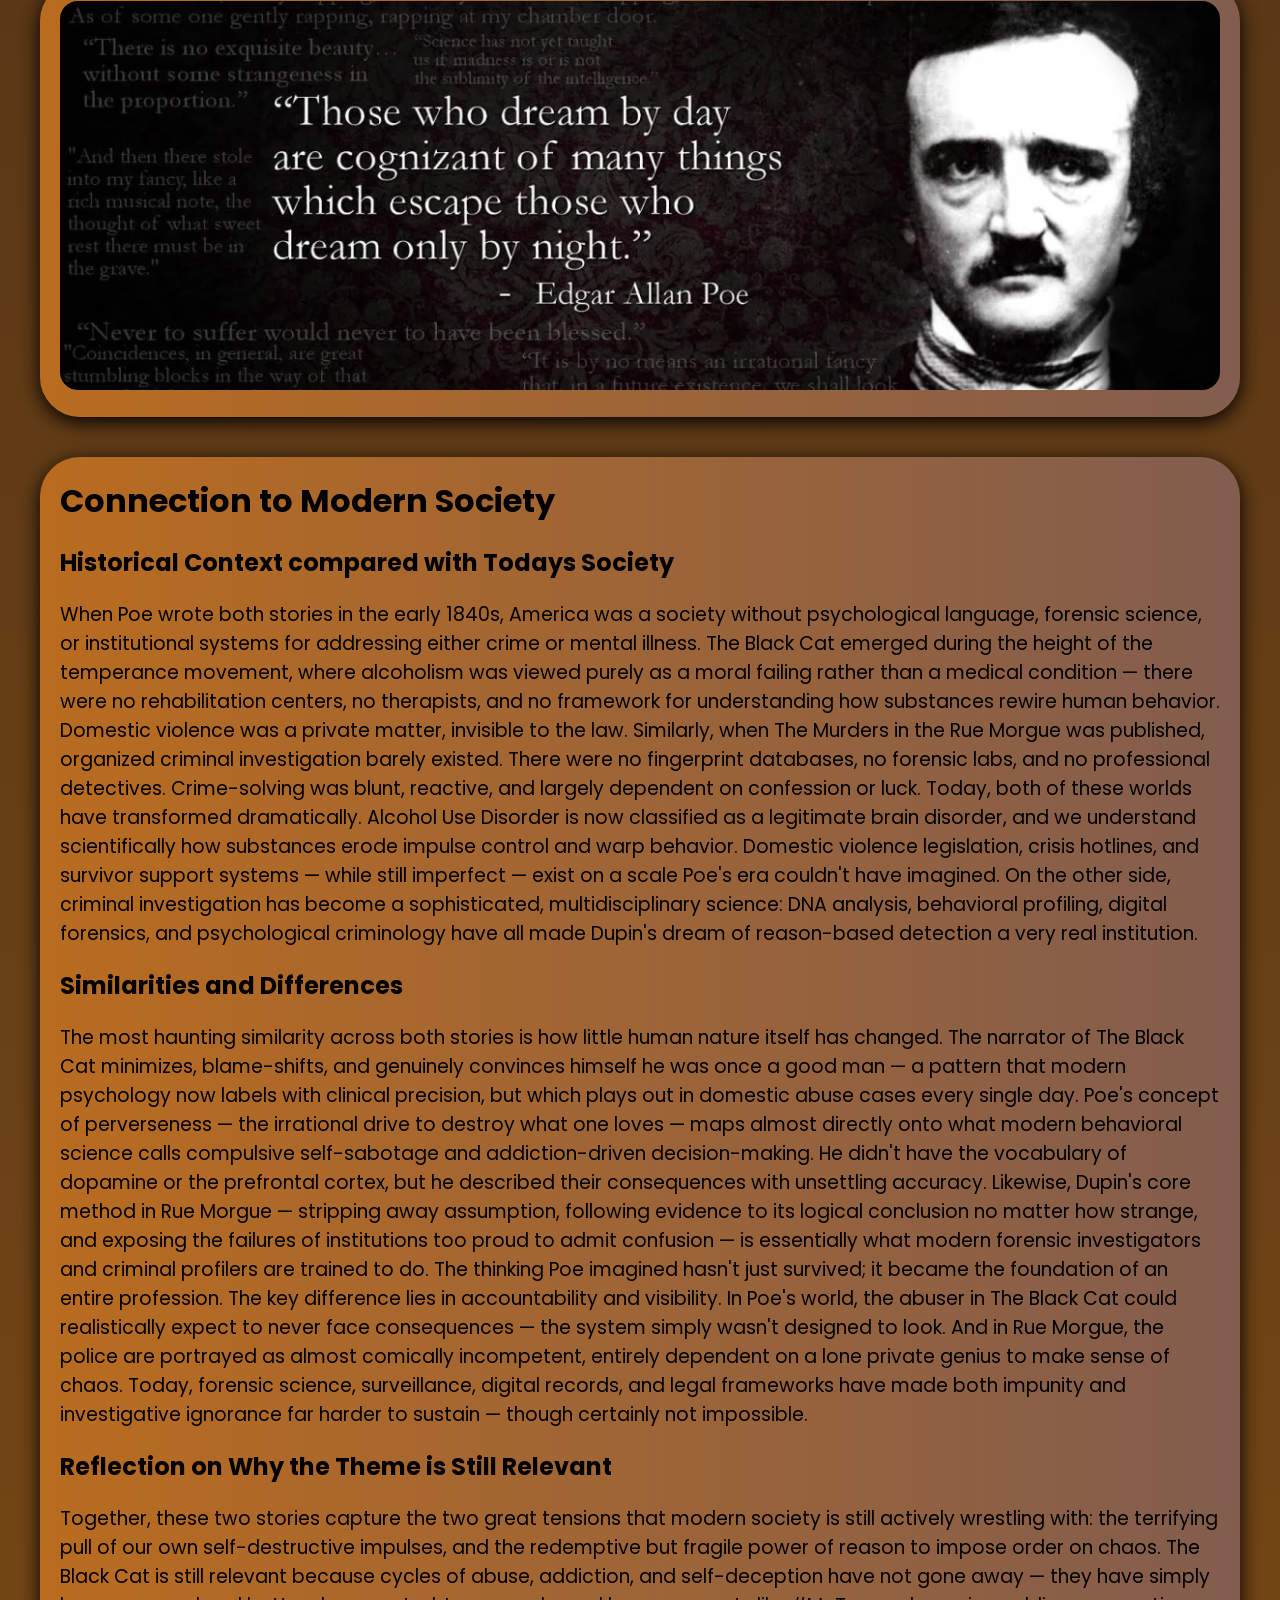
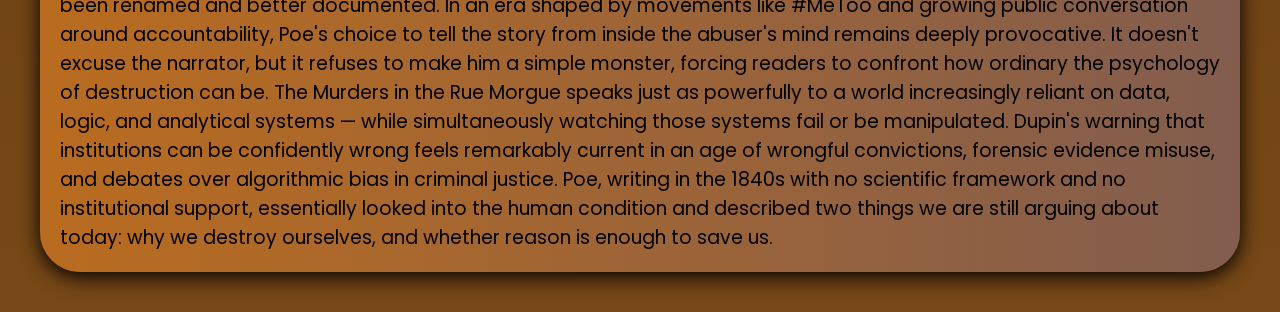
==== commit b0a100a0: "Improved Formatting" ====
--- a/index.html
+++ b/index.html
@@ -35,7 +35,13 @@
       </nav>
     </div>
     <div class="section" id="hero_section">
-      <img id="hero_image" src="images/HeroProfile.jpg" alt="Edgar Allan Poe" />
+      <div id="hero_image_wrapper">
+        <img
+          id="hero_image"
+          src="images/HeroProfile.jpg"
+          alt="Edgar Allan Poe"
+        />
+      </div>
       <h1 id="hero_title">
         Edgar Allan Poe's <br />
         Perspective On <br />
--- a/style.css
+++ b/style.css
@@ -9,6 +9,12 @@
   background: linear-gradient(to bottom, #2c1c15, #774816);
 }
 
+#menubar {
+  position: sticky;
+  top: 0;
+  z-index: 100;
+}
+
 .container {
   width: 100%;
   height: 100vh;
@@ -19,8 +25,6 @@
 }
 nav {
   background: linear-gradient(to right, #544f4a, #805747);
-  border-radius: 0px;
-  padding: 30px;
   box-shadow: 0 5px 20px rgb(0, 0, 0);
   display: flex;
   align-items: center;
@@ -91,13 +95,14 @@
   margin-right: 20px;
   overflow-wrap: break-word;
   word-wrap: break-word;
+  margin-left: 10vw;
 }
 
 #hero_image {
   display: inline-block;
   vertical-align: middle;
   margin: 0 auto;
-  width: 300px;
+  width: 400px;
   height: auto;
   border-radius: 18px;
 }
@@ -117,6 +122,7 @@
   color: #000000;
   text-align: center;
   vertical-align: middle;
+  margin-left: 50px;
 }
 
 .section {
@@ -216,3 +222,14 @@
 h2 {
   margin-top: 20px;
 }
+
+#intro_title,
+#analysis_title,
+#modern_title {
+  scroll-margin-top: 150px;
+}
+
+#hero_image_wrapper {
+  display: inline-block;
+  vertical-align: middle;
+}
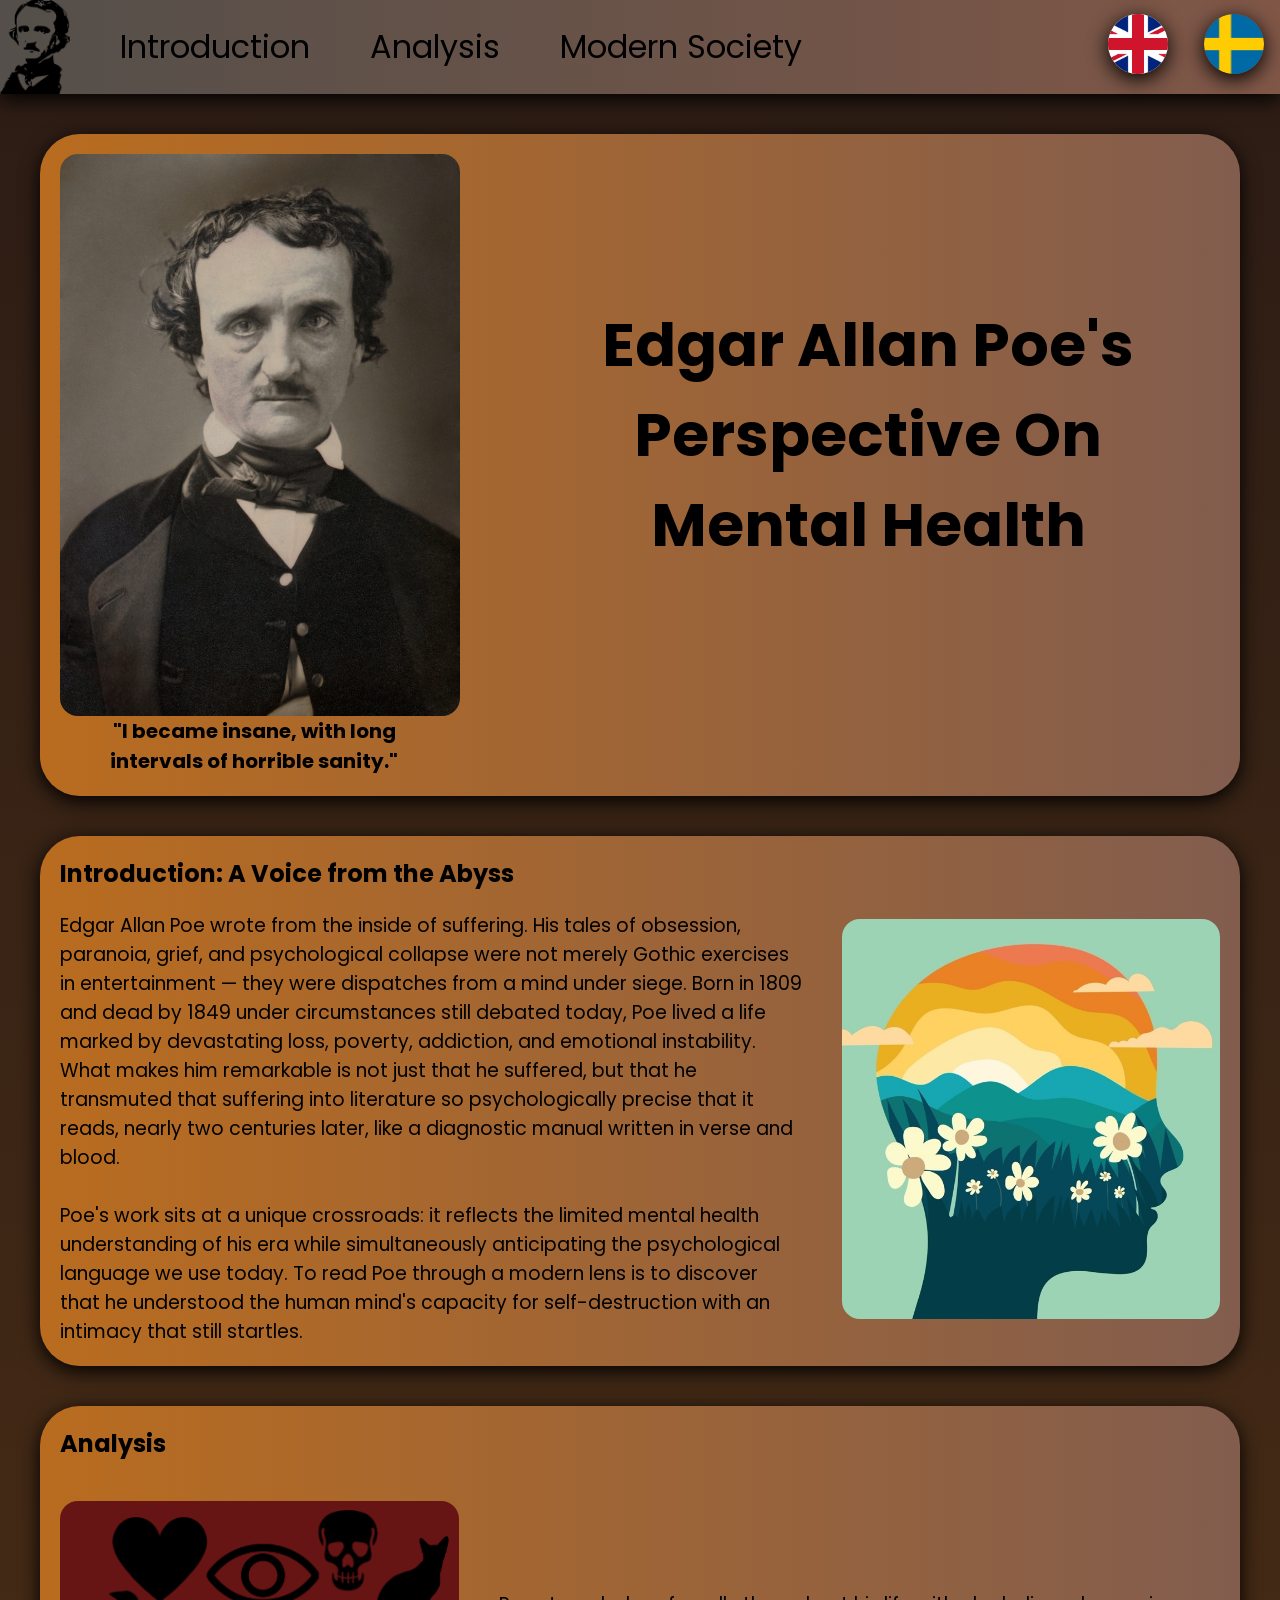
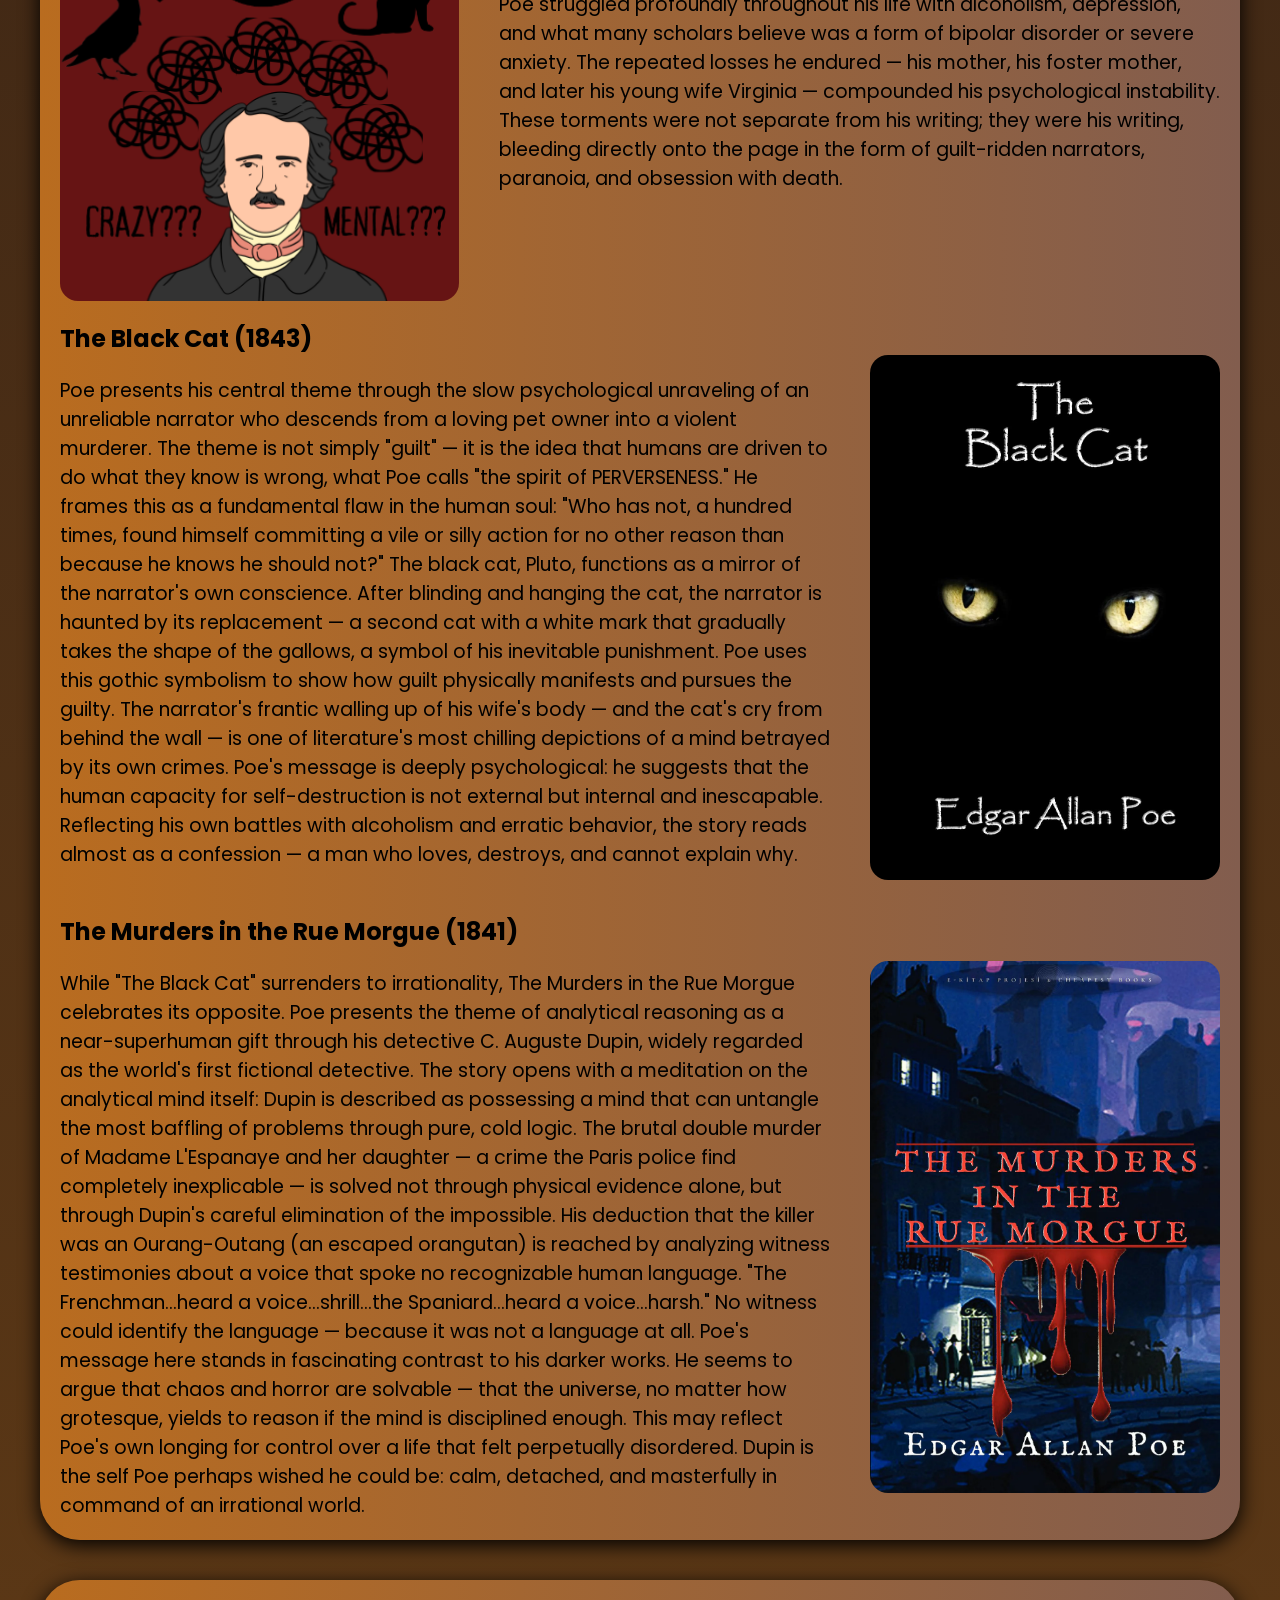
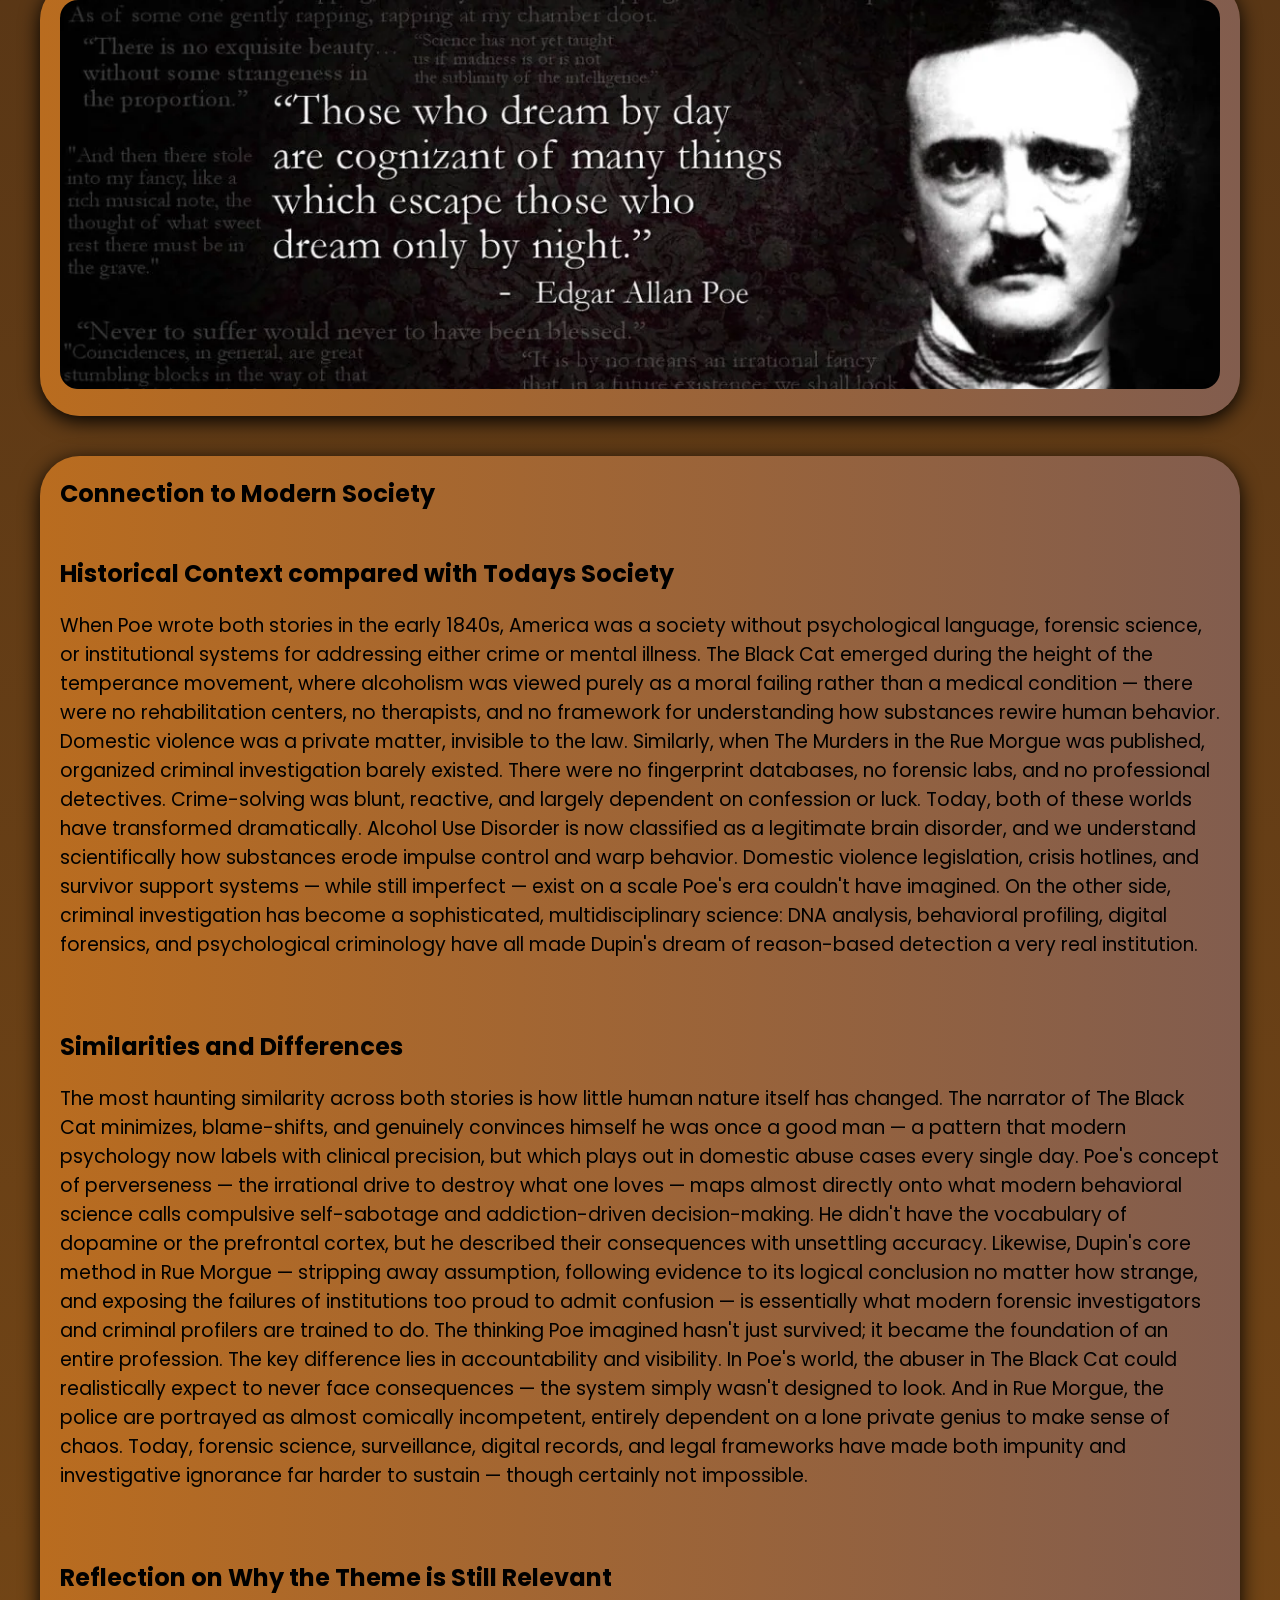
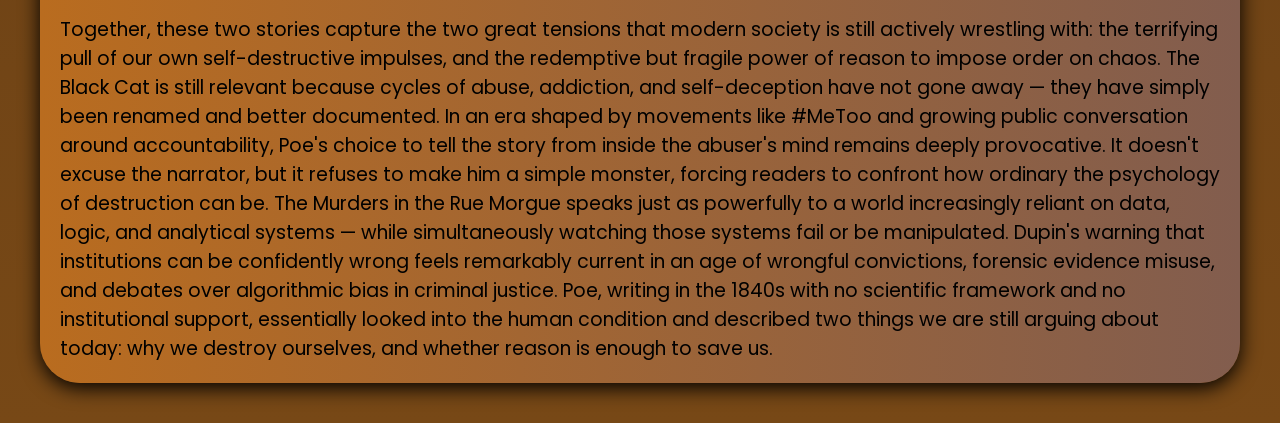
==== commit ba745eaf: "Uppdaterade Till Semantiska Taggar" ====
--- a/index.html
+++ b/index.html
@@ -8,7 +8,7 @@
     <link rel="icon" href="images/logo.png" />
   </head>
   <body>
-    <div id="menubar">
+    <header id="menubar">
       <nav>
         <img id="logo" src="images/logo.png" alt="Edgar Allan Poe Logo" />
         <ul>
@@ -25,16 +25,31 @@
           </li>
         </ul>
         <div class="language-switcher">
+          <!-- FÖRLÅT, Martin! Vi hade för lite tid för JavaScript språk
+          switchern.-->
+
           <button class="language-button" onclick="changeLanguage('en')">
-            <img class="flag" src="images/EnglishFlag.jpg" alt="English Flag" />
+            <a href="index.html">
+              <img
+                class="flag"
+                src="images/EnglishFlag.jpg"
+                alt="English Flag"
+              />
+            </a>
           </button>
           <button class="language-button" onclick="changeLanguage('se')">
-            <img class="flag" src="images/SwedishFlag.png" alt="Swedish Flag" />
+            <a href="index-swe.html">
+              <img
+                class="flag"
+                src="images/SwedishFlag.png"
+                alt="Swedish Flag"
+              />
+            </a>
           </button>
         </div>
       </nav>
-    </div>
-    <div class="section" id="hero_section">
+    </header>
+    <section class="section" id="hero_section">
       <div id="hero_image_wrapper">
         <img
           id="hero_image"
@@ -51,8 +66,8 @@
         "I became insane, with long <br />
         intervals of horrible sanity."
       </h1>
-    </div>
-    <div class="section">
+    </section>
+    <section class="section">
       <h1 id="intro_title">Introduction: A Voice from the Abyss</h1>
       <div class="inline_wrapper">
         <p id="introduction_text">
@@ -80,8 +95,8 @@
           alt="Introduction Image"
         />
       </div>
-    </div>
-    <div class="section">
+    </section>
+    <section class="section">
       <h1 id="analysis_title">Analysis</h1>
       <div class="inline_wrapper">
         <img
@@ -127,6 +142,7 @@
             behavior, the story reads almost as a confession — a man who loves,
             destroys, and cannot explain why.
           </p>
+          <br />
         </div>
         <img
           src="images/TheBlackCat.jpg"
@@ -168,17 +184,19 @@
           class="book_cover"
         />
       </div>
-    </div>
-    <div class="section">
+    </section>
+    <section class="section">
       <img
         class="qoute_immage"
         src="images/EdgarQouteImage1.png"
         alt="Those who deam by daylight ar cognizant of many things wich escape those who dream only by nigh. - Edgar Allan Poe"
       />
-    </div>
-    <div class="section">
+    </section>
+    <section class="section">
       <h1 id="modern_title">Connection to Modern Society</h1>
+      <br />
       <h2>Historical Context compared with Todays Society</h2>
+
       <p>
         When Poe wrote both stories in the early 1840s, America was a society
         without psychological language, forensic science, or institutional
@@ -202,6 +220,8 @@
         profiling, digital forensics, and psychological criminology have all
         made Dupin's dream of reason-based detection a very real institution.
       </p>
+      <br />
+      <br />
       <h2>Similarities and Differences</h2>
       <p>
         The most haunting similarity across both stories is how little human
@@ -229,6 +249,8 @@
         investigative ignorance far harder to sustain — though certainly not
         impossible.
       </p>
+      <br />
+      <br />
       <h2>Reflection on Why the Theme is Still Relevant</h2>
       <p>
         Together, these two stories capture the two great tensions that modern
@@ -253,7 +275,7 @@
         today: why we destroy ourselves, and whether reason is enough to save
         us.
       </p>
-    </div>
+    </section>
     <script src="script.js"></script>
   </body>
 </html>
--- a/style.css
+++ b/style.css
@@ -125,6 +125,14 @@
   margin-left: 50px;
 }
 
+#hero_qoute_swe {
+  display: flex;
+  font-size: 20px;
+  color: #000000;
+  text-align: center;
+  vertical-align: middle;
+  margin-left: 20px;
+}
 .section {
   margin: 40px;
   border-radius: 40px;
